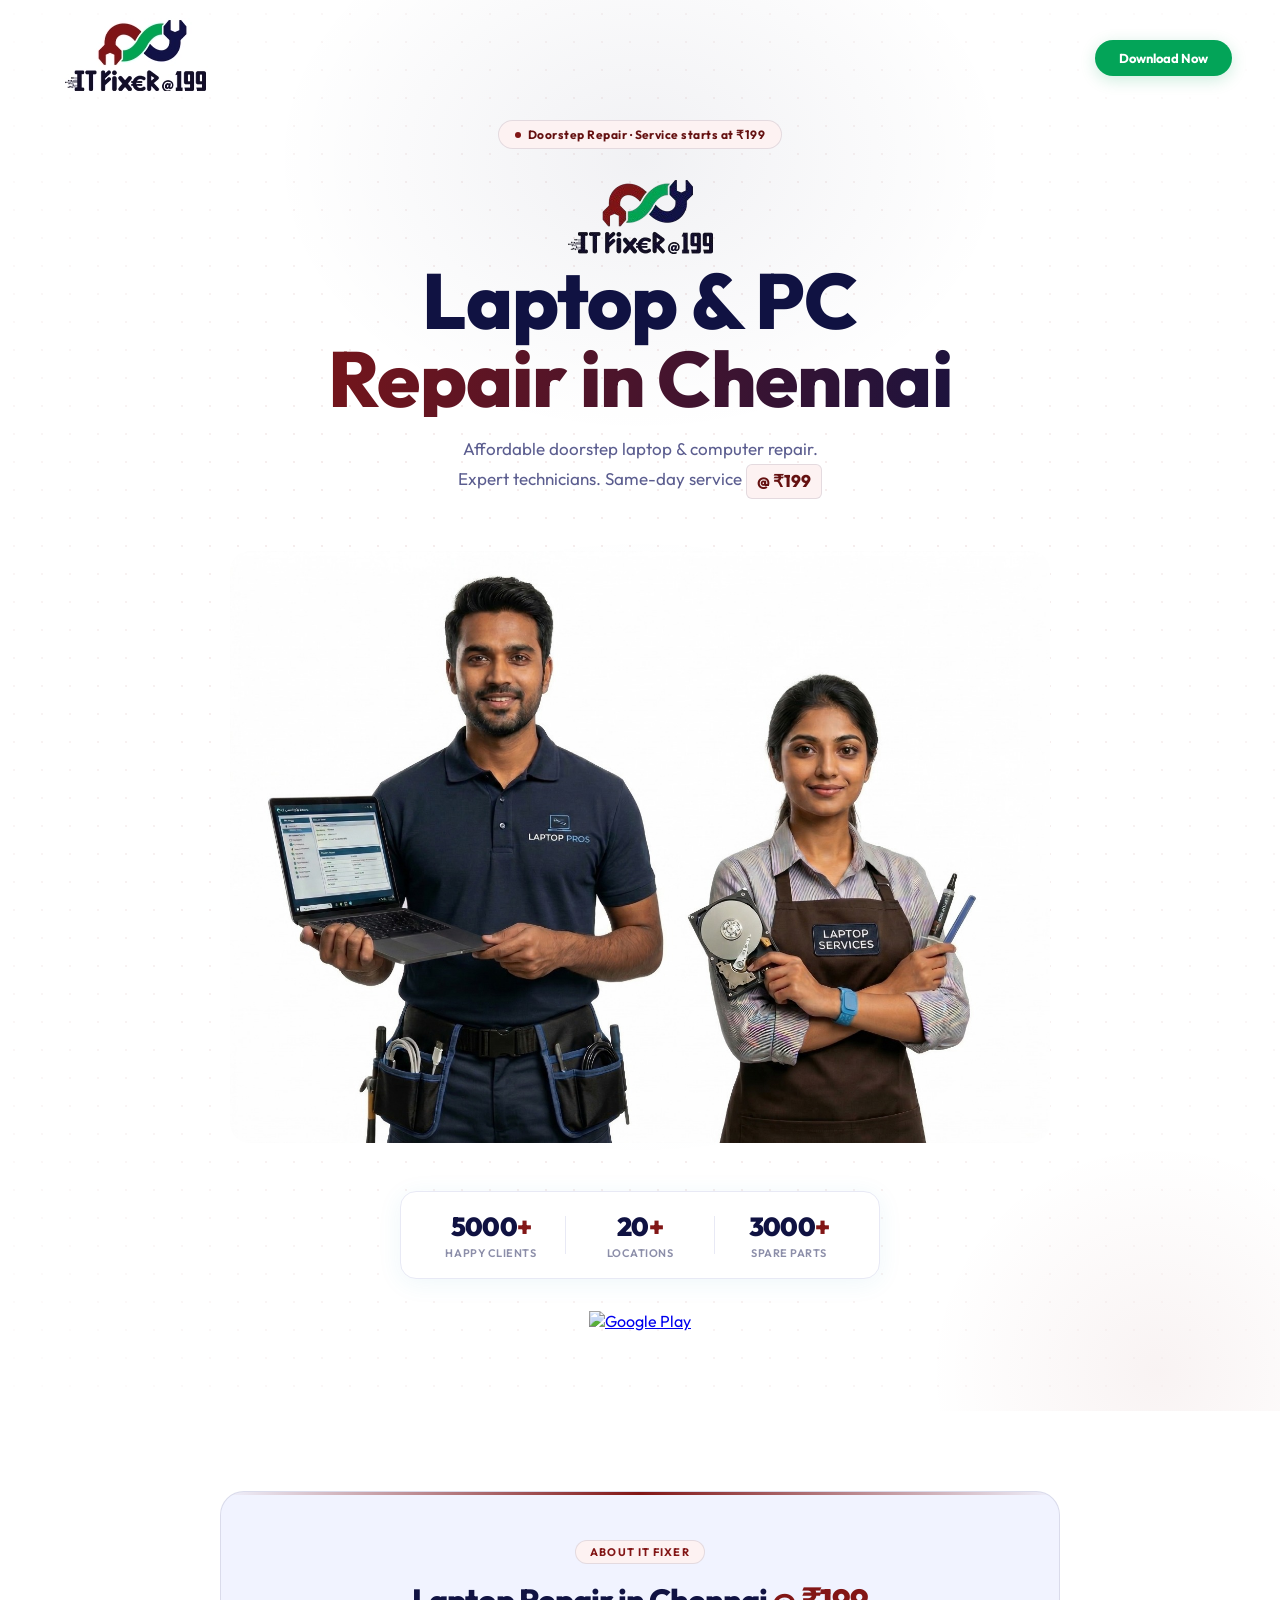
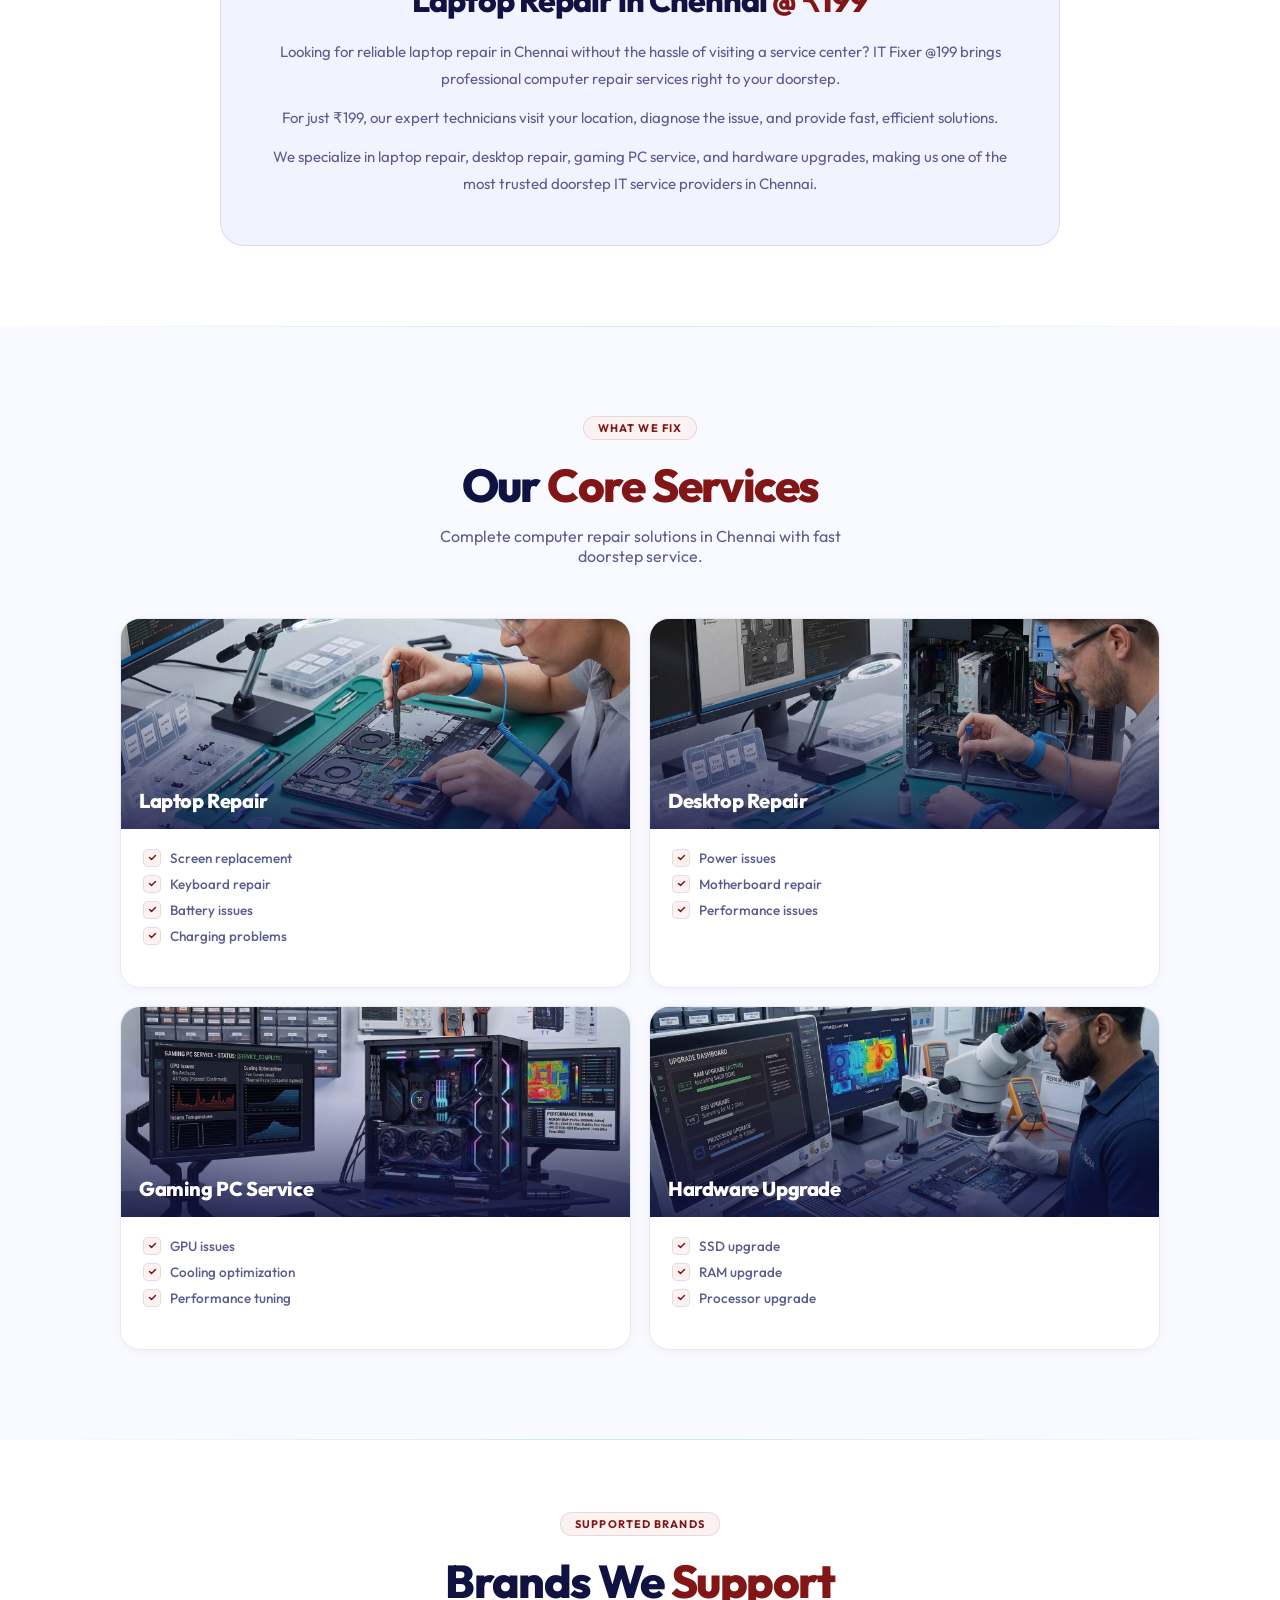
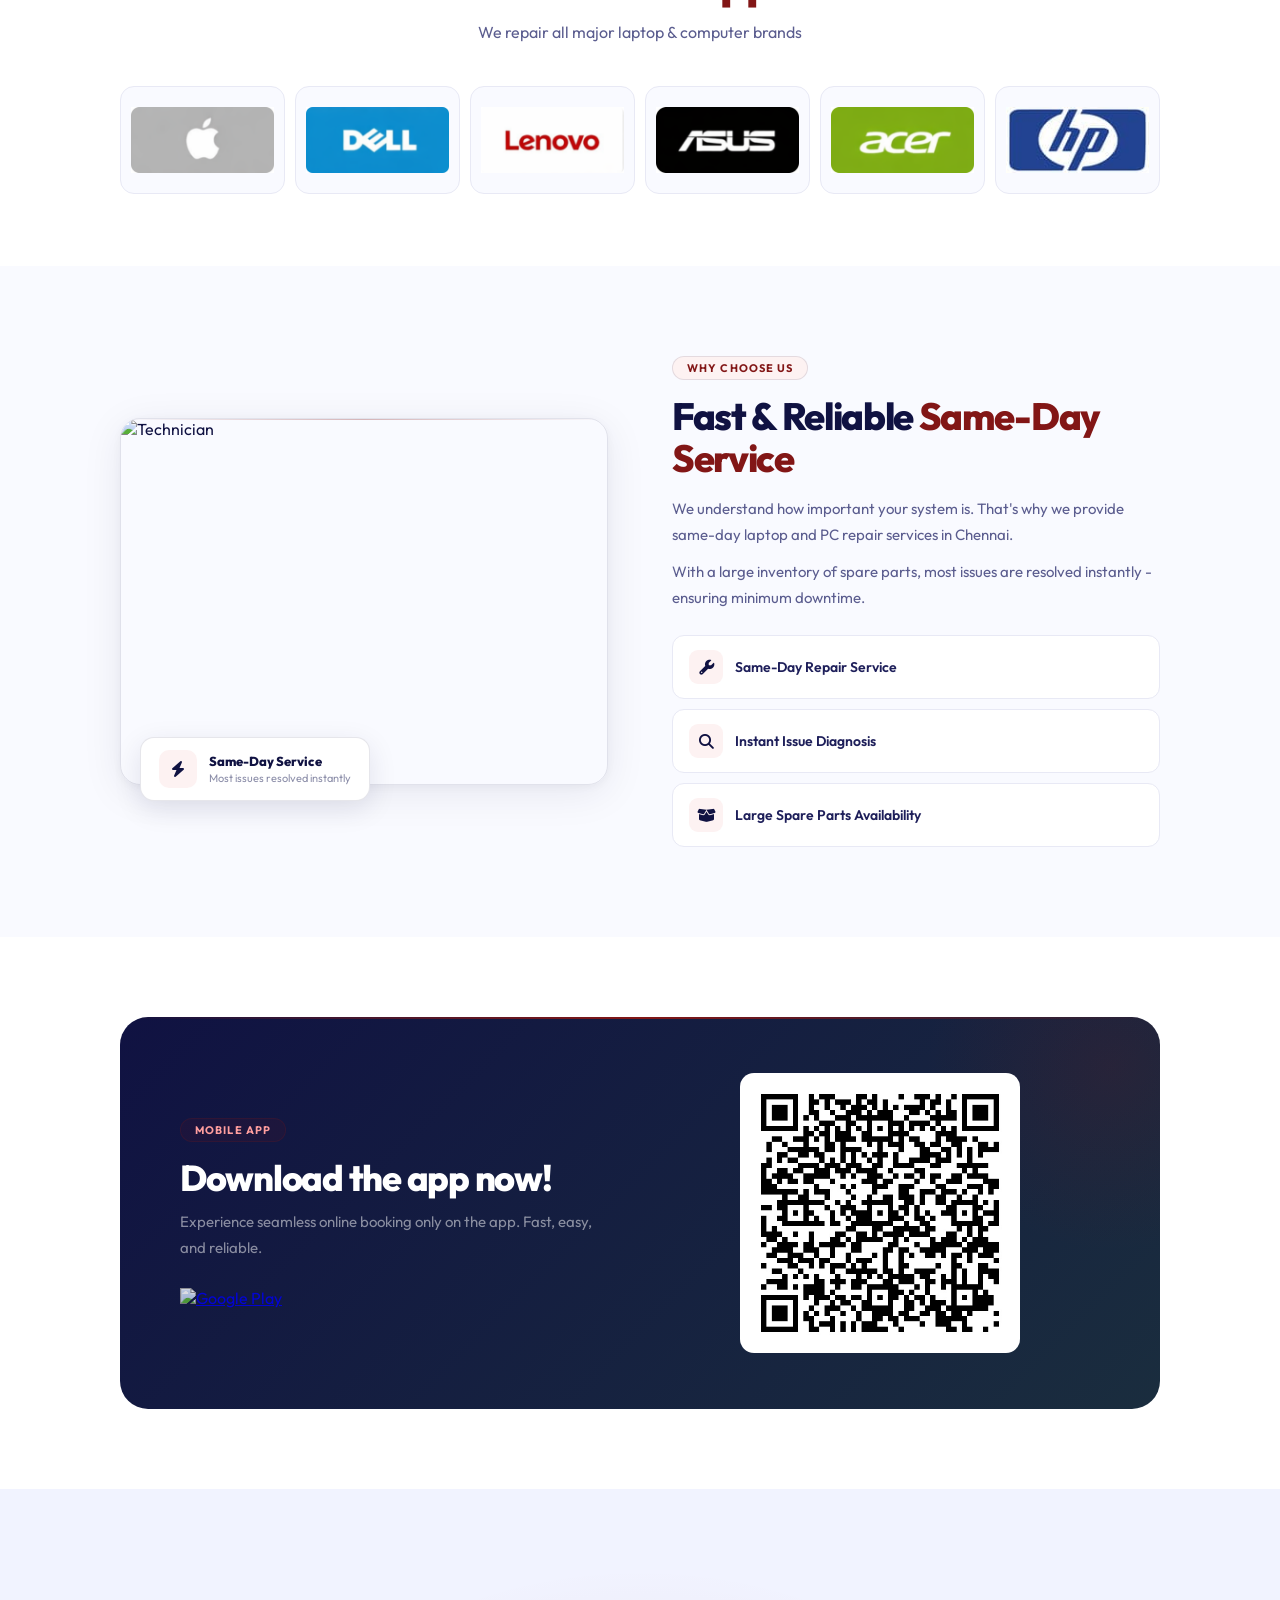
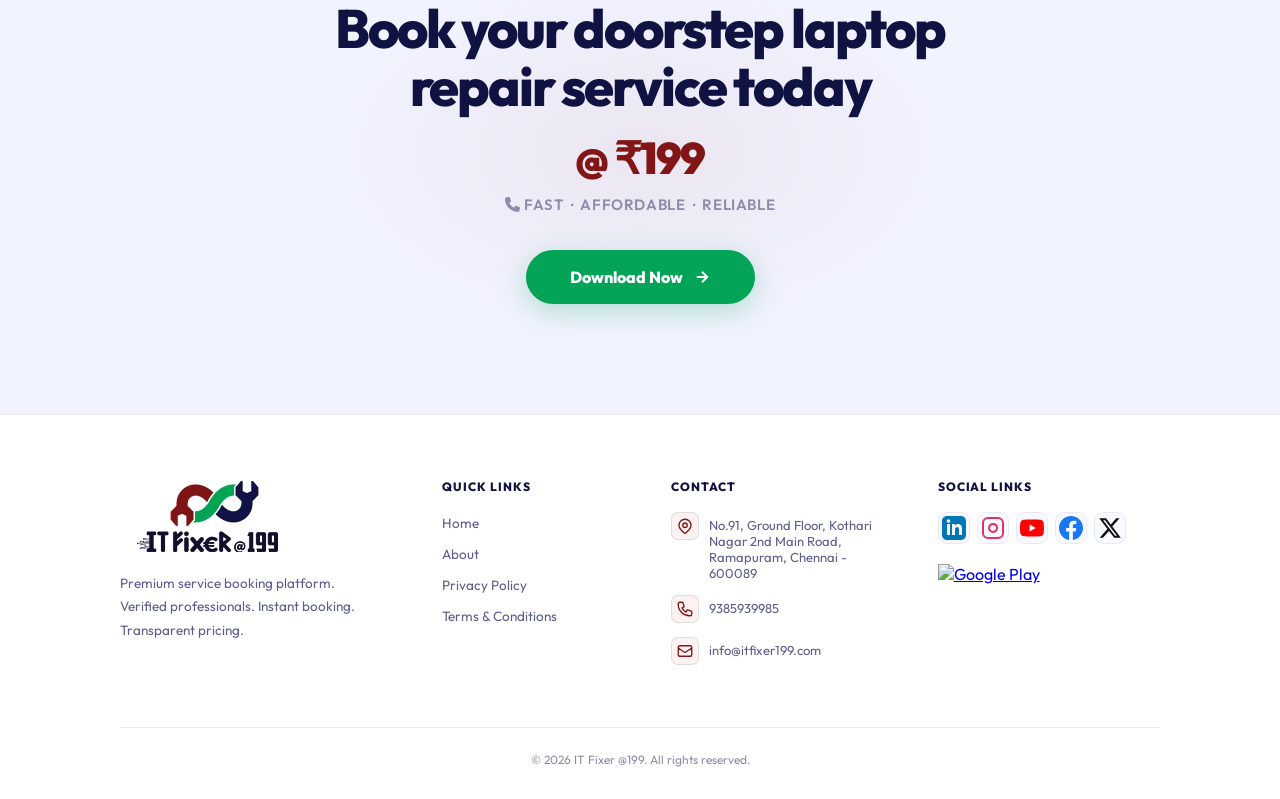
==== index.html @ 2de0d832 "Initial commit" ====
<!DOCTYPE html>
<html lang="en">

<head>
  <meta charset="UTF-8" />
  <meta name="viewport" content="width=device-width, initial-scale=1.0" />
  <title>IT Fixer - Laptop & PC Repair in Chennai @ ₹199</title>
  <link rel="preconnect" href="https://fonts.googleapis.com">
  <link rel="preconnect" href="https://fonts.gstatic.com" crossorigin>
  <link href="https://fonts.googleapis.com/css2?family=Outfit:wght@300;400;500;600;700;800;900&display=swap"
    rel="stylesheet">
  <link rel="stylesheet" href="index.css">
  <link rel="stylesheet" href="https://cdnjs.cloudflare.com/ajax/libs/font-awesome/6.5.1/css/all.min.css">
  <link rel="icon" href="assets/favicon.ico">
</head>

<body>

  <nav id="nav">
    <a href="index.html">
      <img src="assets/logo.webp" alt="IT Fixer" class="h-14 md:h-16 w-auto object-contain ">
    </a>
    <div class="nr">
      <!-- <a href="tel:+911234567890" class="ncall">Call Now</a> -->
      <a href="https://play.google.com/store/apps/details?id=in.itfixer199.app" target="_blank"
        rel="noopener noreferrer" class="nbtn">
        Download Now
      </a>
    </div>
  </nav>

  <section class="hero">
    <div class="hdots"></div>
    <div class="hblob"></div>
    <div class="hblob2"></div>
    <div class="hi">
      <div class="hbadge"><span class="bdot"></span>Doorstep Repair · Service starts at ₹199</div>
      <div><img src="assets/removebg-logo.png" alt="IT Fixer" class="h-14 md:h-16 w-auto object-contain "></div>
      <h1 class="h1">Laptop & PC<span class="bl">Repair in Chennai</span></h1>
      <p class="hsub">Affordable doorstep laptop &amp; computer repair.<br>Expert technicians. Same-day service <span
          class="ptag">@ ₹199</span></p>

      <div class="himgw">
        <div class="himggl"></div>
        <div class="himgfr">
          <img src="assets/hero.jpeg" alt="IT Repair">
        </div>
      </div>
      <div class="stats">
        <div class="stat"><span class="sn" id="s1">5000<em>+</em></span><span class="sl">Happy Clients</span></div>
        <div class="ssep"></div>
        <div class="stat"><span class="sn" id="s2">20<em>+</em></span><span class="sl">Locations</span></div>
        <div class="ssep"></div>
        <div class="stat"><span class="sn" id="s3">3000<em>+</em></span><span class="sl">Spare Parts</span></div>
      </div>
      <div class="strow">
        <a href="https://play.google.com/store/apps/details?id=in.itfixer199.app" target="_blank"
          rel="noopener noreferrer"><img
            src="https://upload.wikimedia.org/wikipedia/commons/7/78/Google_Play_Store_badge_EN.svg"
            alt="Google Play"></a>
      </div>
    </div>
    <!-- 
    <div class="scue" onclick="document.getElementById('about').scrollIntoView({behavior:'smooth'})">
      <span>Scroll to explore</span>
      <i class="fa-solid fa-chevron-down"></i>
    </div> 
    -->
  </section>

  <section class="abt" id="about">
    <div class="abtc reveal text-center">
      <span class="chip text-center">About IT Fixer</span>
      <h2>Laptop Repair in Chennai <span>@ ₹199</span></h2>
      <p>Looking for reliable laptop repair in Chennai without the hassle of visiting a service center? IT Fixer @199
        brings professional computer repair services right to your doorstep.</p>
      <p>For just ₹199, our expert technicians visit your location, diagnose the issue, and provide fast, efficient
        solutions.</p>
      <p style="margin-bottom:0">We specialize in laptop repair, desktop repair, gaming PC service, and hardware
        upgrades, making us one of the most trusted doorstep IT service providers in Chennai.</p>
    </div>
  </section>

  <section class="svc" style="margin-top:80px">
    <div class="sh reveal"><span class="chip">What We Fix</span>
      <h2>Our <span>Core Services</span></h2>
      <p>Complete computer repair solutions in Chennai with fast doorstep service.</p>
    </div>
    <div class="sg">
      <div class="sc reveal d1">
        <div class="scimg"><img src="assets/1.jpeg" alt="Laptop"
            onerror="this.src='https://images.unsplash.com/photo-1525547719571-a2d4ac8945e2?auto=format&fit=crop&w=800&q=80'">
          <div class="scov"></div>
          <div class="sclbl">Laptop Repair</div>

        </div>
        <div class="scbd">
          <ul class="scft">
            <li><span class="ck"><svg viewBox="0 0 9 9" fill="none">
                  <path d="M1.5 4.5l2 2 4-4" stroke="var(--red)" stroke-width="1.5" stroke-linecap="round"
                    stroke-linejoin="round" />
                </svg></span>Screen replacement</li>
            <li><span class="ck"><svg viewBox="0 0 9 9" fill="none">
                  <path d="M1.5 4.5l2 2 4-4" stroke="var(--red)" stroke-width="1.5" stroke-linecap="round"
                    stroke-linejoin="round" />
                </svg></span>Keyboard repair</li>
            <li><span class="ck"><svg viewBox="0 0 9 9" fill="none">
                  <path d="M1.5 4.5l2 2 4-4" stroke="var(--red)" stroke-width="1.5" stroke-linecap="round"
                    stroke-linejoin="round" />
                </svg></span>Battery issues</li>
            <li><span class="ck"><svg viewBox="0 0 9 9" fill="none">
                  <path d="M1.5 4.5l2 2 4-4" stroke="var(--red)" stroke-width="1.5" stroke-linecap="round"
                    stroke-linejoin="round" />
                </svg></span>Charging problems</li>
          </ul>
          <!-- 
          <button class="sccta">Book Service <svg width="12" height="12" fill="none" stroke="currentColor"
              stroke-width="2.5" viewBox="0 0 24 24">
              <path d="M5 12h14M12 5l7 7-7 7" />
            </svg></button> 
            -->
        </div>
      </div>
      <div class="sc reveal d2">
        <div class="scimg"><img src="assets/2.jpeg" alt="Desktop"
            onerror="this.src='https://images.unsplash.com/photo-1587202372775-e229f172b9d7?auto=format&fit=crop&w=800&q=80'">
          <div class="scov"></div>
          <div class="sclbl">Desktop Repair</div>

        </div>
        <div class="scbd">
          <ul class="scft">
            <li><span class="ck"><svg viewBox="0 0 9 9" fill="none">
                  <path d="M1.5 4.5l2 2 4-4" stroke="var(--red)" stroke-width="1.5" stroke-linecap="round"
                    stroke-linejoin="round" />
                </svg></span>Power issues</li>
            <li><span class="ck"><svg viewBox="0 0 9 9" fill="none">
                  <path d="M1.5 4.5l2 2 4-4" stroke="var(--red)" stroke-width="1.5" stroke-linecap="round"
                    stroke-linejoin="round" />
                </svg></span>Motherboard repair</li>
            <li><span class="ck"><svg viewBox="0 0 9 9" fill="none">
                  <path d="M1.5 4.5l2 2 4-4" stroke="var(--red)" stroke-width="1.5" stroke-linecap="round"
                    stroke-linejoin="round" />
                </svg></span>Performance issues</li>
          </ul>
          <!-- 
          <button class="sccta">
            Book Service 
            <svg width="12" height="12" fill="none" stroke="currentColor"
              stroke-width="2.5" viewBox="0 0 24 24">
              <path d="M5 12h14M12 5l7 7-7 7" />
            </svg>
          </button> 
          -->
        </div>
      </div>
      <div class="sc reveal d3">
        <div class="scimg"><img src="assets/3.jpeg" alt="Gaming"
            onerror="this.src='https://images.unsplash.com/photo-1587202372616-b43abea06c2a?auto=format&fit=crop&w=800&q=80'">
          <div class="scov"></div>
          <div class="sclbl">Gaming PC Service</div>

        </div>
        <div class="scbd">
          <ul class="scft">
            <li><span class="ck"><svg viewBox="0 0 9 9" fill="none">
                  <path d="M1.5 4.5l2 2 4-4" stroke="var(--red)" stroke-width="1.5" stroke-linecap="round"
                    stroke-linejoin="round" />
                </svg></span>GPU issues</li>
            <li><span class="ck"><svg viewBox="0 0 9 9" fill="none">
                  <path d="M1.5 4.5l2 2 4-4" stroke="var(--red)" stroke-width="1.5" stroke-linecap="round"
                    stroke-linejoin="round" />
                </svg></span>Cooling optimization</li>
            <li><span class="ck"><svg viewBox="0 0 9 9" fill="none">
                  <path d="M1.5 4.5l2 2 4-4" stroke="var(--red)" stroke-width="1.5" stroke-linecap="round"
                    stroke-linejoin="round" />
                </svg></span>Performance tuning</li>
          </ul>
          <!-- 
          <button class="sccta">
            Book Service 
            <svg width="12" height="12" fill="none" stroke="currentColor"
              stroke-width="2.5" viewBox="0 0 24 24">
              <path d="M5 12h14M12 5l7 7-7 7" />
            </svg>
          </button> 
            -->
        </div>
      </div>
      <div class="sc reveal d4">
        <div class="scimg"><img src="assets/4.jpeg" alt="Hardware"
            onerror="this.src='https://images.unsplash.com/photo-1591488320449-011701bb6704?auto=format&fit=crop&w=800&q=80'">
          <div class="scov"></div>
          <div class="sclbl">Hardware Upgrade</div>

        </div>
        <div class="scbd">
          <ul class="scft">
            <li><span class="ck"><svg viewBox="0 0 9 9" fill="none">
                  <path d="M1.5 4.5l2 2 4-4" stroke="var(--red)" stroke-width="1.5" stroke-linecap="round"
                    stroke-linejoin="round" />
                </svg></span>SSD upgrade</li>
            <li><span class="ck"><svg viewBox="0 0 9 9" fill="none">
                  <path d="M1.5 4.5l2 2 4-4" stroke="var(--red)" stroke-width="1.5" stroke-linecap="round"
                    stroke-linejoin="round" />
                </svg></span>RAM upgrade</li>
            <li><span class="ck"><svg viewBox="0 0 9 9" fill="none">
                  <path d="M1.5 4.5l2 2 4-4" stroke="var(--red)" stroke-width="1.5" stroke-linecap="round"
                    stroke-linejoin="round" />
                </svg></span>Processor upgrade</li>
          </ul>
          <!-- 
          <button class="sccta">
            Book Service 
            <svg width="12" height="12" fill="none" stroke="currentColor"
              stroke-width="2.5" viewBox="0 0 24 24">
              <path d="M5 12h14M12 5l7 7-7 7" />
            </svg>
          </button> 
            -->
        </div>
      </div>
    </div>
  </section>

  <section class="brd">
    <div class="sh reveal" style="max-width:1040px;margin:0 auto 44px"><span class="chip">Supported Brands</span>
      <h2>Brands We <span>Support</span></h2>
      <p>We repair all major laptop &amp; computer brands</p>
    </div>
    <div class="bgr">
      <div class="bi reveal d1"><img src="assets/brand/1.png" alt="Apple"
          onerror="this.parentElement.innerHTML='<span style=\'font-weight:800;font-size:16px;color:#2c3e50\'>Apple</span>'">
      </div>
      <div class="bi reveal d2"><img src="assets/brand/2.png" alt="Lenovo"
          onerror="this.parentElement.innerHTML='<span style=\'font-weight:800;font-size:16px;color:#2c3e50\'>Lenovo</span>'">
      </div>
      <div class="bi reveal d3"><img src="assets/brand/3.png" alt="ASUS"
          onerror="this.parentElement.innerHTML='<span style=\'font-weight:800;font-size:16px;color:#2c3e50\'>ASUS</span>'">
      </div>
      <div class="bi reveal d4"><img src="assets/brand/4.png" alt="HP"
          onerror="this.parentElement.innerHTML='<span style=\'font-weight:800;font-size:16px;color:#2c3e50\'>HP</span>'">
      </div>
      <div class="bi reveal d1"><img src="assets/brand/5.png" alt="Acer"
          onerror="this.parentElement.innerHTML='<span style=\'font-weight:800;font-size:16px;color:#2c3e50\'>Acer</span>'">
      </div>
      <div class="bi reveal d2"><img src="assets/brand/6.jpg" alt="Dell"
          onerror="this.parentElement.innerHTML='<span style=\'font-weight:800;font-size:16px;color:#2c3e50\'>Dell</span>'">
      </div>
    </div>
  </section>

  <section class="sd">
    <div class="sdin">
      <div class="sdic rl">
        <div class="sdfr"><img
            src="https://images.unsplash.com/photo-1581092921461-eab62e97a780?auto=format&fit=crop&w=900&q=80"
            alt="Technician"></div>
        <div class="sdfl">
          <div class="sdfli"><i class="fa-solid fa-bolt"></i></div>
          <div>
            <div class="sdflnm">Same-Day Service</div>
            <div class="sdflsb">Most issues resolved instantly</div>
          </div>
        </div>
      </div>
      <div class="sdtx rr">
        <span class="chip">Why Choose Us</span>
        <h2>Fast &amp; Reliable <span>Same-Day Service</span></h2>
        <p>We understand how important your system is. That's why we provide same-day laptop and PC repair services in
          Chennai.</p>
        <p>With a large inventory of spare parts, most issues are resolved instantly - ensuring minimum downtime.</p>
        <div class="fl">
          <div class="fi">
            <div class="fii"><i class="fa-solid fa-wrench"></i></div><span>Same-Day Repair Service</span>
          </div>
          <div class="fi">
            <div class="fii"><i class="fa-solid fa-magnifying-glass"></i></div><span>Instant Issue Diagnosis</span>
          </div>
          <div class="fi">
            <div class="fii"><i class="fa-solid fa-box-open"></i></div><span>Large Spare Parts Availability</span>
          </div>
        </div>
      </div>
    </div>
  </section>

  <section class="app">
    <div class="appc reveal">
      <div class="apptx">
        <span class="chip" style="background:rgba(130,22,22,.1);border-color:rgba(130,22,22,.2);color:#ff9e9e">Mobile
          App</span>
        <h2>Download the app now!</h2>
        <p>Experience seamless online booking only on the app. Fast, easy, and reliable.</p>
        <div class="appst">
          <a href="https://play.google.com/store/apps/details?id=in.itfixer199.app" target="_blank"
            rel="noopener noreferrer"><img
              src="https://upload.wikimedia.org/wikipedia/commons/7/78/Google_Play_Store_badge_EN.svg"
              alt="Google Play"></a>
        </div>
      </div>
      <div class="appvs">
        <img src="assets/scan.jpeg" alt="App" class="appph">

      </div>
    </div>
  </section>

  <section class="cta">
    <div class="ctain reveal">
      <h2><!--<i class="fa-solid fa-laptop"></i>--> Book your doorstep laptop repair service today</h2>
      <span class="ctapr">@ ₹199</span>
      <p><i class="fa-solid fa-phone"></i> FAST &nbsp;·&nbsp; AFFORDABLE &nbsp;·&nbsp; RELIABLE</p>
      <a href="https://play.google.com/store/apps/details?id=in.itfixer199.app" target="_blank"
        rel="noopener noreferrer" class="ctabtn">Download Now <svg width="18" height="18" fill="none"
          stroke="currentColor" stroke-width="2.5" viewBox="0 0 24 24">
          <path d="M5 12h14M12 5l7 7-7 7" />
        </svg></a>
    </div>
  </section>

  <footer>
    <div class="fin">
      <div class="fg">
        <div class="fb">
          <img src="assets/logo.webp" alt="IT Fixer"
            onerror="this.style.display='none';this.parentElement.insertAdjacentHTML('afterbegin','<div class=\'fb-t\'>IT<span> Fixer</span></div>')">
          <p>Premium service booking platform.<br>Verified professionals. Instant booking.<br>Transparent pricing.</p>
        </div>
        <div class="fc">
          <h4>Quick Links</h4>
          <ul>
            <li><a href="index.html">Home</a></li>
            <li><a href="about.html">About</a></li>
            <li><a href="privacy-policy.html">Privacy Policy</a></li>
            <li><a href="terms-and-conditions.html">Terms &amp; Conditions</a></li>
          </ul>
        </div>
        <div class="fc">
          <h4>Contact</h4>
          <div class="fci">
            <div class="fcii"><svg fill="none" stroke="currentColor" viewBox="0 0 24 24">
                <path stroke-linecap="round" stroke-linejoin="round" stroke-width="1.8"
                  d="M17.657 16.657L13.414 20.9a2 2 0 01-2.827 0l-4.244-4.243a8 8 0 1111.314 0z" />
                <path stroke-linecap="round" stroke-linejoin="round" stroke-width="1.8"
                  d="M15 11a3 3 0 11-6 0 3 3 0 016 0z" />
              </svg></div><span class="fcit">No.91, Ground Floor, Kothari Nagar
              2nd Main Road, Ramapuram,
              Chennai - 600089</span>
          </div>
          <div class="fci">
            <div class="fcii"><svg fill="none" stroke="currentColor" viewBox="0 0 24 24">
                <path stroke-linecap="round" stroke-linejoin="round" stroke-width="1.8"
                  d="M3 5a2 2 0 012-2h3.28a1 1 0 01.948.684l1.498 4.493a1 1 0 01-.502 1.21l-2.257 1.13a11.042 11.042 0 005.516 5.516l1.13-2.257a1 1 0 011.21-.502l4.493 1.498a1 1 0 01.684.949V19a2 2 0 01-2 2h-1C9.716 21 3 14.284 3 6V5z" />
              </svg></div><span class="fcit">9385939985</span>
          </div>
          <div class="fci">
            <div class="fcii"><svg fill="none" stroke="currentColor" viewBox="0 0 24 24">
                <path stroke-linecap="round" stroke-linejoin="round" stroke-width="1.8"
                  d="M3 8l7.89 5.26a2 2 0 002.22 0L21 8M5 19h14a2 2 0 002-2V7a2 2 0 00-2-2H5a2 2 0 00-2 2v10a2 2 0 002 2z" />
              </svg></div><span class="fcit">info@itfixer199.com</span>
          </div>
        </div>
        <div class="fc">
          <h4>Social Links</h4>
          <div class="fsoc">
            <a href="https://www.linkedin.com/in/itfixerat199/" class="sb2"><svg fill="#0077b5" viewBox="0 0 24 24">
                <path
                  d="M19 0h-14c-2.761 0-5 2.239-5 5v14c0 2.761 2.239 5 5 5h14c2.762 0 5-2.239 5-5v-14c0-2.761-2.238-5-5-5zm-11 19h-3v-11h3v11zm-1.5-12.268c-.966 0-1.75-.79-1.75-1.764s.784-1.764 1.75-1.764 1.75.79 1.75 1.764-.783 1.764-1.75 1.764zm13.5 12.268h-3v-5.604c0-3.368-4-3.113-4 0v5.604h-3v-11h3v1.765c1.396-2.586 7-2.777 7 2.476v6.759z" />
              </svg></a>
            <a href="https://www.instagram.com/it.fixerat_199" class="sb2"><svg fill="none" stroke="#e1306c"
                stroke-width="2" viewBox="0 0 24 24">
                <rect x="2" y="2" width="20" height="20" rx="5" />
                <path d="M16 11.37A4 4 0 1112.63 8 4 4 0 0116 11.37z" />
                <line x1="17.5" y1="6.5" x2="17.51" y2="6.5" />
              </svg></a>
            <a href="www.youtube.com/@Itfixerat199" class="sb2"><svg fill="#ff0000" viewBox="0 0 24 24">
                <path
                  d="M23.498 6.186a3.016 3.016 0 0 0-2.122-2.136C19.505 3.545 12 3.545 12 3.545s-7.505 0-9.377.505A3.017 3.017 0 0 0 .502 6.186C0 8.07 0 12 0 12s0 3.93.502 5.814a3.016 3.016 0 0 0 2.122 2.136c1.871.505 9.376.505 9.376.505s7.505 0 9.377-.505a3.015 3.015 0 0 0 2.122-2.136C24 15.93 24 12 24 12s0-3.93-.502-5.814zM9.545 15.568V8.432L15.818 12l-6.273 3.568z" />
              </svg></a>
            <a href="https://www.facebook.com/itfixerat199" class="sb2"><svg fill="#1877f2" viewBox="0 0 24 24">
                <path
                  d="M24 12.073c0-6.627-5.373-12-12-12s-12 5.373-12 12c0 5.99 4.388 10.954 10.125 11.854v-8.385H7.078v-3.47h3.047V9.43c0-3.007 1.792-4.669 4.533-4.669 1.312 0 2.686.235 2.686.235v2.953H15.83c-1.491 0-1.956.925-1.956 1.874v2.25h3.328l-.532 3.47h-2.796v8.385C19.612 23.027 24 18.062 24 12.073z" />
              </svg></a>
            <a href="https://twitter.com/itfixerat199" class="sb2"><svg fill="#111" viewBox="0 0 24 24">
                <path
                  d="M18.244 2.25h3.308l-7.227 8.26 8.502 11.24H16.17l-5.214-6.817L4.99 21.75H1.68l7.73-8.835L1.254 2.25H8.08l4.713 6.231zm-1.161 17.52h1.833L7.084 4.126H5.117z" />
              </svg></a>
          </div>
          <div class="fapps">

            <a href="https://play.google.com/store/apps/details?id=in.itfixer199.app"><img
                src="https://upload.wikimedia.org/wikipedia/commons/7/78/Google_Play_Store_badge_EN.svg"
                alt="Google Play"></a>
          </div>
        </div>
      </div>
      <div class="fbot">
        <p>© 2026 IT Fixer @199. All rights reserved.</p>
      </div>
    </div>
  </footer>

  <script>
    window.addEventListener('scroll', () => {
      document.getElementById('nav').classList.toggle('stuck', scrollY > 60);
      const scue = document.querySelector('.scue');
      if (scue) scue.classList.toggle('hide', scrollY > 80);
    });
    const obs = new IntersectionObserver(e => { e.forEach(x => { if (x.isIntersecting) { x.target.classList.add('on'); obs.unobserve(x.target) } }) }, { threshold: .1 });
    document.querySelectorAll('.reveal,.rl,.rr').forEach(el => obs.observe(el));
    function count(id, target, dur = 1600) {
      const el = document.getElementById(id); if (!el) return;
      const sfx = el.querySelector('em').outerHTML; let s = null;
      (function step(ts) { if (!s) s = ts; const p = Math.min((ts - s) / dur, 1), e = 1 - Math.pow(1 - p, 3); el.innerHTML = Math.floor(e * target) + sfx; if (p < 1) requestAnimationFrame(step) })(performance.now());
    }
    const so = new IntersectionObserver(e => { if (e[0].isIntersecting) { count('s1', 5000); count('s2', 20); count('s3', 3000); so.disconnect() } }, { threshold: .5 });
    const sb = document.querySelector('.stats'); if (sb) so.observe(sb);
  </script>
</body>

</html>
---- index.css ----
:root {
    --red: #821616;
    --green: #03a458;
    --navy: #101242;

    --blue: var(--red);
    --blue-dk: #651111;
    --blue-lt: #fdf2f2;
    --blue-md: #fbe5e5;

    --ink: var(--navy);
    --ink2: #1e1f5a;
    --muted: #5b5d8f;
    --muted2: #8c8ea9;

    --bd: #e8e9f5;
    --bd2: rgba(16, 18, 66, 0.1);

    --bg: #fff;
    --bg2: #f9faff;
    --bg3: #f1f3ff;

    --f: 'Outfit', sans-serif;
    --ease: cubic-bezier(0.22, 1, 0.36, 1)
}

.text-center {
    text-align: center !important;
}

*,
*::before,
*::after {
    box-sizing: border-box;
    margin: 0;
    padding: 0
}

html {
    scroll-behavior: smooth
}

body {
    font-family: var(--f);
    background: var(--bg);
    color: var(--ink);
    overflow-x: hidden
}

#nav {
    position: fixed;
    top: 0;
    left: 0;
    right: 0;
    z-index: 1000;
    display: flex;
    align-items: center;
    justify-content: space-between;
    padding: 18px 48px;
    transition: all .35s var(--ease)
}

#nav.stuck {
    background: rgba(255, 255, 255, .92);
    backdrop-filter: blur(20px);
    border-bottom: 1px solid var(--bd);
    box-shadow: 0 2px 20px rgba(16, 18, 66, 0.05);
    padding: 12px 48px
}

.nl img {
    height: 50px;
    width: auto;
    object-fit: contain
}

.nl-t {
    font-size: 20px;
    font-weight: 800;
    color: var(--ink)
}

.nl-t span {
    color: var(--blue)
}

.nr {
    display: flex;
    align-items: center;
    gap: 12px
}

.ncall {
    font-size: 14px;
    font-weight: 600;
    color: var(--muted);
    text-decoration: none;
    transition: color .2s
}

.ncall:hover {
    color: var(--blue)
}

.nbtn {
    display: inline-flex;
    align-items: center;
    justify-content: center;
    background: var(--green);
    color: #fff;
    border: none;
    border-radius: 50px;
    padding: 10px 24px;
    font-family: var(--f);
    font-size: 13px;
    font-weight: 700;
    cursor: pointer;
    transition: all .25s;
    box-shadow: 0 4px 16px rgba(3, 164, 88, 0.2);
    animation: pnav 2.5s ease-in-out infinite;
    text-decoration: none
}

.nbtn:hover {
    background: #028a4a;
    transform: translateY(-1px);
    box-shadow: 0 6px 20px rgba(3, 164, 88, 0.3)
}

@keyframes pnav {

    0%,
    100% {
        box-shadow: 0 4px 16px rgba(130, 22, 22, 0.15)
    }

    50% {
        box-shadow: 0 4px 22px rgba(130, 22, 22, 0.3)
    }
}

.hero {
    min-height: 100vh;
    display: flex;
    align-items: center;
    justify-content: center;
    position: relative;
    overflow: hidden;
    background: var(--bg);
    padding: 120px 24px 80px
}

.hdots {
    position: absolute;
    inset: 0;
    background-image: radial-gradient(circle, rgba(130, 22, 22, 0.08) 1.5px, transparent 1.5px);
    background-size: 28px 28px;
    mask-image: radial-gradient(ellipse 75% 75% at 50% 50%, black 40%, transparent 100%);
    pointer-events: none
}

.hblob {
    position: absolute;
    top: -10%;
    left: 50%;
    transform: translateX(-50%);
    width: 800px;
    height: 600px;
    background: radial-gradient(ellipse, rgba(16, 18, 66, 0.06) 0%, transparent 65%);
    pointer-events: none
}

.hblob2 {
    position: absolute;
    bottom: -15%;
    right: -10%;
    width: 500px;
    height: 500px;
    background: radial-gradient(circle, rgba(130, 22, 22, 0.05) 0%, transparent 65%);
    pointer-events: none
}

.hi {
    position: relative;
    z-index: 2;
    text-align: center;
    max-width: 820px;
    margin: 0 auto
}

.hbadge {
    display: inline-flex;
    align-items: center;
    gap: 7px;
    background: var(--blue-lt);
    border: 1px solid var(--bd2);
    border-radius: 50px;
    padding: 6px 16px;
    font-size: 12px;
    font-weight: 700;
    color: var(--blue-dk);
    letter-spacing: .04em;
    margin-bottom: 28px;
    animation: fup .6s var(--ease) both
}

.bdot {
    width: 6px;
    height: 6px;
    border-radius: 50%;
    background: var(--blue);
    animation: blink 2s ease-in-out infinite
}

@keyframes blink {

    0%,
    100% {
        opacity: 1
    }

    50% {
        opacity: .35
    }
}

.hlogo {
    animation: fup .6s .08s var(--ease) both
}

.hlogo img {
    height: 62px;
    width: auto;
    margin: 0 auto 24px;
    display: block
}

.h1 {
    font-size: clamp(42px, 7vw, 78px);
    font-weight: 800;
    line-height: 1.0;
    letter-spacing: -.01em;
    color: var(--ink);
    animation: fup .7s .14s var(--ease) both
}

.h1 .bl {
    display: block;
    background: linear-gradient(100deg, var(--red) 0%, #101242 50%, var(--red) 100%);
    -webkit-background-clip: text;
    -webkit-text-fill-color: transparent;
    background-clip: text;
    background-size: 200%;
    animation: fup .7s .14s var(--ease) both, shimmer 5s linear 1.2s infinite
}

@keyframes shimmer {
    0% {
        background-position: 0%
    }

    100% {
        background-position: 200%
    }
}

.hsub {
    font-size: 17px;
    font-weight: 400;
    color: var(--muted);
    margin-top: 18px;
    line-height: 1.7;
    animation: fup .7s .22s var(--ease) both
}

.ptag {
    display: inline-block;
    font-weight: 800;
    font-size: 17px;
    color: var(--blue-dk);
    background: var(--blue-lt);
    border: 1px solid var(--bd2);
    border-radius: 6px;
    padding: 2px 10px;
    vertical-align: middle
}

.hctas {
    display: flex;
    justify-content: center;
    align-items: center;
    gap: 12px;
    flex-wrap: wrap;
    margin-top: 32px;
    animation: fup .7s .3s var(--ease) both
}

.bmain {
    display: inline-flex;
    align-items: center;
    gap: 9px;
    background: var(--green);
    color: #fff;
    border: none;
    border-radius: 50px;
    padding: 14px 32px;
    font-family: var(--f);
    font-size: 15px;
    font-weight: 700;
    cursor: pointer;
    transition: all .25s;
    box-shadow: 0 6px 22px rgba(3, 164, 88, 0.25)
}

.bmain:hover {
    background: #028a4a;
    transform: translateY(-2px);
    box-shadow: 0 10px 30px rgba(3, 164, 88, 0.35)
}

.bout {
    display: inline-flex;
    align-items: center;
    gap: 8px;
    background: transparent;
    color: var(--ink2);
    border: 1.5px solid var(--bd);
    border-radius: 50px;
    padding: 13px 26px;
    font-family: var(--f);
    font-size: 14px;
    font-weight: 600;
    cursor: pointer;
    transition: all .25s
}

.bout:hover {
    border-color: var(--blue);
    color: var(--blue);
    background: var(--blue-lt)
}

.himgw {
    position: relative;
    margin: 52px auto 0;
    max-width: 900px;
    animation: fup .8s .38s var(--ease) both
}

.himggl {
    position: absolute;
    inset: -40px;
    background: radial-gradient(ellipse at center, rgba(37, 150, 190, .1) 0%, transparent 65%);
    pointer-events: none
}

.himgfr {
    position: relative;
    border-radius: 20px;
    overflow: hidden;
    /* border: 1px solid rgba(37, 150, 190, .15); */
    /* box-shadow: 0 20px 60px rgba(37, 150, 190, .12), 0 40px 80px rgba(0, 0, 0, .06) */
}

.himgfr::before {
    content: '';
    position: absolute;
    top: 0;
    left: 0;
    right: 0;
    height: 1px;
    /* background: linear-gradient(90deg, transparent, rgba(37, 150, 190, .5), transparent); */
    z-index: 3
}

.himgfr img {
    width: 100%;
    display: block;
    transition: transform .7s var(--ease)
}

.himgfr:hover img {
    transform: scale(1.015)
}

.stats {
    display: flex;
    align-items: center;
    justify-content: center;
    margin: 48px auto 0;
    background: var(--bg);
    border: 1px solid var(--bd);
    border-radius: 16px;
    padding: 18px 36px;
    max-width: 480px;
    box-shadow: 0 4px 24px rgba(37, 150, 190, .08);
    animation: fup .8s .46s var(--ease) both
}

.stat {
    text-align: center;
    flex: 1
}

.sn {
    font-size: 26px;
    font-weight: 900;
    color: var(--ink);
    display: block;
    letter-spacing: -.03em
}

.sn em {
    color: var(--blue);
    font-style: normal
}

.sl {
    font-size: 11px;
    color: var(--muted2);
    font-weight: 600;
    letter-spacing: .05em;
    text-transform: uppercase;
    margin-top: 3px;
    display: block
}

.ssep {
    width: 1px;
    height: 38px;
    background: var(--bd);
    flex-shrink: 0;
    margin: 0 20px
}

.strow {
    display: flex;
    justify-content: center;
    gap: 10px;
    flex-wrap: wrap;
    margin-top: 32px;
    animation: fup .8s .52s var(--ease) both
}

.sbtn {
    display: inline-flex;
    align-items: center;
    gap: 9px;
    background: var(--ink);
    color: #fff;
    border: none;
    border-radius: 12px;
    padding: 10px 18px;
    font-family: var(--f);
    cursor: pointer;
    transition: all .25s;
    box-shadow: 0 4px 14px rgba(0, 0, 0, .15)
}

.sbtn:hover {
    background: #1e2d3d;
    transform: translateY(-2px);
    box-shadow: 0 8px 22px rgba(0, 0, 0, .2)
}

.stop {
    font-size: 9px;
    color: rgba(255, 255, 255, .55);
    font-weight: 600;
    letter-spacing: .07em;
    display: block
}

.smain {
    font-size: 13px;
    font-weight: 800;
    display: block
}

.scue {
    position: absolute;
    top: 88vh;
    transform: translate(-50%, -100%);
    display: flex;
    flex-direction: column;
    align-items: center;
    gap: 8px;
    color: var(--muted2);
    font-size: 14px;
    font-weight: 600;
    letter-spacing: .05em;
    cursor: pointer;
    z-index: 10;
    transition: color .2s, transform .2s ease, opacity .4s ease, visibility .4s ease;
    animation: fup .9s .5s var(--ease) both
}

.scue.hide {
    opacity: 0;
    visibility: hidden;
    pointer-events: none
}

.scue:hover {
    color: var(--blue)
}

.scue i {
    font-size: 18px;
    animation: sbounce 2s infinite ease-in-out
}

@keyframes sbounce {

    0%,
    20%,
    50%,
    80%,
    100% {
        transform: translateY(0)
    }

    40% {
        transform: translateY(6px)
    }

    60% {
        transform: translateY(3px)
    }
}

@keyframes fup {
    from {
        opacity: 0;
        transform: translateY(24px)
    }

    to {
        opacity: 1;
        transform: translateY(0)
    }
}

/* About */
.abt {
    padding: 80px 24px 0
}

.abtc {
    max-width: 840px;
    margin: 0 auto;
    background: var(--bg3);
    border: 1px solid var(--bd2);
    border-radius: 24px;
    padding: 48px 52px;
    position: relative;
    overflow: hidden
}

.abtc::before {
    content: '';
    position: absolute;
    top: 0;
    left: 0;
    right: 0;
    height: 3px;
    background: linear-gradient(90deg, transparent, var(--blue), transparent)
}

.chip {
    display: inline-block;
    font-size: 11px;
    font-weight: 700;
    letter-spacing: .1em;
    text-transform: uppercase;
    color: var(--blue);
    text-align: center !important;
    background: var(--blue-lt);
    border: 1px solid var(--bd2);
    border-radius: 50px;
    padding: 4px 14px;
    margin-bottom: 16px
}

.abtc h2 {
    font-size: clamp(22px, 2.8vw, 32px);
    font-weight: 800;
    color: var(--ink);
    letter-spacing: -.03em;
    text-align: center !important;
    margin-bottom: 18px
}

.abtc h2 span {
    color: var(--blue)
}

.abtc p {
    font-size: 15px;
    line-height: 1.8;
    color: var(--muted);
    margin-bottom: 12px
}

/* Section head */
.sh {
    text-align: center;
    margin-bottom: 52px
}

.sh h2 {
    font-size: clamp(28px, 4vw, 46px);
    font-weight: 800;
    color: var(--ink);
    letter-spacing: -.035em;
    margin-bottom: 12px
}

.sh h2 span {
    color: var(--blue)
}

.sh p {
    font-size: 16px;
    color: var(--muted);
    max-width: 440px;
    margin: 0 auto
}

/* Services */
.svc {
    padding: 90px 24px;
    background: var(--bg2);
    position: relative
}

.svc::before,
.svc::after {
    content: '';
    position: absolute;
    left: 0;
    right: 0;
    height: 1px;
    background: linear-gradient(90deg, transparent, rgba(37, 150, 190, .2), transparent)
}

.svc::before {
    top: 0
}

.svc::after {
    bottom: 0
}

.sg {
    max-width: 1040px;
    margin: 0 auto;
    display: grid;
    grid-template-columns: repeat(2, 1fr);
    gap: 18px
}

.sc {
    background: var(--bg);
    border-radius: 20px;
    overflow: hidden;
    border: 1px solid var(--bd);
    box-shadow: 0 2px 12px rgba(0, 0, 0, .04);
    transition: all .35s var(--ease);
    cursor: pointer
}

.sc:hover {
    transform: translateY(-7px);
    border-color: rgba(130, 22, 22, 0.25);
    box-shadow: 0 16px 48px rgba(16, 18, 66, 0.08), 0 4px 16px rgba(0, 0, 0, .06)
}

.scimg {
    position: relative;
    height: 210px;
    overflow: hidden
}

.scimg img {
    width: 100%;
    height: 100%;
    object-fit: cover;
    transition: transform .55s var(--ease)
}

.sc:hover .scimg img {
    transform: scale(1.06)
}

.scov {
    position: absolute;
    inset: 0;
    background: linear-gradient(to top, rgba(16, 18, 66, .8) 0%, rgba(16, 18, 66, .15) 55%, transparent 100%)
}

.sclbl {
    position: absolute;
    bottom: 16px;
    left: 18px;
    font-size: 20px;
    font-weight: 800;
    color: #fff;
    letter-spacing: -.02em
}

.scico {
    position: absolute;
    top: 14px;
    right: 14px;
    background: rgba(255, 255, 255, .15);
    backdrop-filter: blur(8px);
    border: 1px solid rgba(255, 255, 255, .2);
    border-radius: 10px;
    width: 34px;
    height: 34px;
    display: flex;
    align-items: center;
    justify-content: center;
    font-size: 15px
}

.scbd {
    padding: 20px 22px 24px
}

.scft {
    list-style: none;
    display: flex;
    flex-direction: column;
    gap: 8px;
    margin-bottom: 18px
}

.scft li {
    display: flex;
    align-items: center;
    gap: 9px;
    font-size: 13.5px;
    color: var(--muted);
    font-weight: 500
}

.ck {
    width: 18px;
    height: 18px;
    border-radius: 5px;
    background: var(--blue-lt);
    border: 1px solid var(--bd2);
    display: flex;
    align-items: center;
    justify-content: center;
    flex-shrink: 0
}

.ck svg {
    width: 9px;
    height: 9px
}

.sccta {
    display: inline-flex;
    align-items: center;
    gap: 6px;
    font-size: 13px;
    font-weight: 700;
    color: var(--blue);
    background: var(--blue-lt);
    border: none;
    border-radius: 8px;
    padding: 7px 14px;
    cursor: pointer;
    font-family: var(--f);
    transition: all .2s
}

.sccta:hover {
    background: var(--blue-md);
    transform: translateX(3px)
}

/* Brands */
.brd {
    padding: 72px 24px;
    background: var(--bg)
}

.bgr {
    max-width: 1040px;
    margin: 0 auto;
    display: grid;
    grid-template-columns: repeat(6, 1fr);
    gap: 10px
}

.bi {
    background: var(--bg2);
    border: 1px solid var(--bd);
    border-radius: 14px;
    padding: 20px 10px;
    display: flex;
    align-items: center;
    justify-content: center;
    transition: all .28s var(--ease);
    cursor: pointer
}

.bi:hover {
    border-color: rgba(130, 22, 22, 0.2);
    background: var(--blue-lt);
    transform: translateY(-4px);
    box-shadow: 0 8px 20px rgba(16, 18, 66, 0.06)
}

.bi img {
    /* max-height: 44px; */
    object-fit: contain;
    width: 100%
}

/* Same day */
.sd {
    padding: 90px 24px;
    background: var(--bg2)
}

.sdin {
    max-width: 1040px;
    margin: 0 auto;
    display: grid;
    grid-template-columns: 1fr 1fr;
    gap: 64px;
    align-items: center
}

.sdic {
    position: relative
}

.sdfr {
    border-radius: 20px;
    overflow: hidden;
    border: 1px solid var(--bd2);
    box-shadow: 0 8px 40px rgba(16, 18, 66, 0.08), 0 2px 8px rgba(0, 0, 0, .04);
    position: relative
}

.sdfr::before {
    content: '';
    position: absolute;
    top: 0;
    left: 0;
    right: 0;
    height: 1px;
    background: linear-gradient(90deg, transparent, rgba(130, 22, 22, .3), transparent);
    z-index: 2
}

.sdfr img {
    width: 100%;
    display: block;
    aspect-ratio: 4/3;
    object-fit: cover
}

.sdfl {
    position: absolute;
    bottom: -16px;
    left: 20px;
    background: var(--bg);
    border: 1px solid var(--bd2);
    border-radius: 14px;
    padding: 12px 18px;
    display: flex;
    align-items: center;
    gap: 12px;
    box-shadow: 0 8px 28px rgba(16, 18, 66, 0.1)
}

.sdfli {
    width: 38px;
    height: 38px;
    border-radius: 10px;
    background: var(--blue-lt);
    display: flex;
    align-items: center;
    justify-content: center;
    font-size: 16px
}

.sdflnm {
    font-size: 13px;
    font-weight: 800;
    color: var(--ink)
}

.sdflsb {
    font-size: 11px;
    color: var(--muted2);
    margin-top: 2px
}

.sdtx h2 {
    font-size: clamp(24px, 3vw, 38px);
    font-weight: 800;
    color: var(--ink);
    letter-spacing: -.035em;
    line-height: 1.1;
    margin-bottom: 16px
}

.sdtx h2 span {
    color: var(--blue)
}

.sdtx p {
    font-size: 15px;
    color: var(--muted);
    line-height: 1.75;
    margin-bottom: 10px
}

.fl {
    margin-top: 24px;
    display: flex;
    flex-direction: column;
    gap: 10px
}

.fi {
    display: flex;
    align-items: center;
    gap: 12px;
    padding: 14px 16px;
    background: var(--bg);
    border: 1px solid var(--bd);
    border-radius: 12px;
    transition: all .22s
}

.fi:hover {
    border-color: var(--bd2);
    box-shadow: 0 4px 14px rgba(16, 18, 66, 0.05);
    transform: translateX(3px)
}

.fii {
    width: 34px;
    height: 34px;
    border-radius: 9px;
    background: var(--blue-lt);
    display: flex;
    align-items: center;
    justify-content: center;
    font-size: 15px;
    flex-shrink: 0
}

.fi span {
    font-size: 14px;
    font-weight: 600;
    color: var(--ink2)
}

/* App */
.app {
    padding: 80px 24px;
    background: var(--bg)
}

.appc {
    max-width: 1040px;
    margin: 0 auto;
    background: linear-gradient(135deg, var(--ink) 0%, #1a2d3e 100%);
    border-radius: 28px;
    padding: 56px 60px;
    position: relative;
    overflow: hidden;
    display: grid;
    grid-template-columns: 1fr 1fr;
    gap: 40px;
    align-items: center
}

.appc::before {
    content: '';
    position: absolute;
    top: -150px;
    right: -150px;
    width: 400px;
    height: 400px;
    background: radial-gradient(circle, rgba(130, 22, 22, 0.15) 0%, transparent 65%);
    border-radius: 50%
}

.appc::after {
    content: '';
    position: absolute;
    top: 0;
    left: 0;
    right: 0;
    height: 2px;
    background: linear-gradient(90deg, transparent, var(--blue), transparent)
}

.apptx {
    position: relative;
    z-index: 2
}

.apptx h2 {
    font-size: clamp(24px, 3vw, 36px);
    font-weight: 800;
    color: #fff;
    letter-spacing: -.035em;
    line-height: 1.1;
    margin-bottom: 12px
}

.apptx p {
    font-size: 15px;
    color: rgba(255, 255, 255, .5);
    line-height: 1.7;
    margin-bottom: 28px
}

.appst {
    display: flex;
    gap: 12px;
    flex-wrap: wrap
}

.appst a {
    display: block;
    transition: all .22s;
    opacity: .85
}

.appst a:hover {
    transform: translateY(-2px);
    opacity: 1
}

.appst img {
    height: 50px;
    width: auto
}

.appvs {
    position: relative;
    z-index: 2;
    display: flex;
    justify-content: center;
    align-items: center;
    gap: 18px
}

.appph {
    height: 280px;
    object-fit: contain;
    border-radius: 14px
}

.appqr {
    background: rgba(255, 255, 255, .06);
    border: 1px solid rgba(255, 255, 255, .1);
    border-radius: 16px;
    padding: 18px;
    text-align: center
}

.appqr p {
    font-size: 11px;
    color: rgba(255, 255, 255, .4);
    margin-bottom: 10px;
    font-weight: 600;
    letter-spacing: .04em
}

.appqr img {
    width: 96px;
    height: 96px;
    border-radius: 8px
}

/* CTA */
.cta {
    padding: 110px 24px;
    background: var(--bg3);
    text-align: center;
    position: relative;
    overflow: hidden
}

.cta::before {
    content: '';
    position: absolute;
    top: 50%;
    left: 50%;
    transform: translate(-50%, -50%);
    width: 700px;
    height: 400px;
    background: radial-gradient(ellipse, rgba(130, 22, 22, 0.06) 0%, transparent 65%);
    pointer-events: none
}

.ctain {
    position: relative;
    z-index: 2
}

.ctain h2 {
    font-size: clamp(28px, 4.5vw, 54px);
    font-weight: 800;
    color: var(--ink);
    letter-spacing: -.04em;
    max-width: 640px;
    margin: 0 auto 14px;
    line-height: 1.08
}

.ctapr {
    font-size: 44px;
    font-weight: 900;
    color: var(--red);
    display: block;
    letter-spacing: -.04em;
    margin-bottom: 10px
}

.ctain p {
    font-size: 15px;
    color: var(--muted2);
    margin-bottom: 36px;
    font-weight: 600;
    letter-spacing: .04em
}

.ctabtn {
    display: inline-flex;
    align-items: center;
    gap: 10px;
    background: var(--green);
    color: #fff;
    border: none;
    border-radius: 50px;
    padding: 17px 44px;
    font-family: var(--f);
    font-size: 16px;
    font-weight: 800;
    cursor: pointer;
    transition: all .25s;
    box-shadow: 0 8px 28px rgba(3, 164, 88, 0.25);
    text-decoration: none
}

.ctabtn:hover {
    background: #028a4a;
    transform: translateY(-3px);
    box-shadow: 0 14px 36px rgba(3, 164, 88, 0.35)
}

/* Footer */
footer {
    background: var(--bg);
    border-top: 1px solid var(--bd);
    padding: 64px 48px 32px
}

.fin {
    max-width: 1040px;
    margin: 0 auto
}

.fg {
    display: grid;
    grid-template-columns: 1.5fr 1fr 1.2fr 1.2fr;
    gap: 44px;
    margin-bottom: 48px
}

.fb img {

    width: auto;
    margin-bottom: 18px;
    display: block
}

.fb-t {
    font-size: 20px;
    font-weight: 800;
    color: var(--ink);
    margin-bottom: 16px
}

.fb-t span {
    color: var(--blue)
}

.fb p {
    font-size: 13.5px;
    line-height: 1.75;
    color: var(--muted)
}

.fc h4 {
    font-size: 12px;
    font-weight: 800;
    color: var(--ink);
    margin-bottom: 18px;
    letter-spacing: .08em;
    text-transform: uppercase
}

.fc ul {
    list-style: none;
    display: flex;
    flex-direction: column;
    gap: 11px
}

.fc ul li a {
    font-size: 13.5px;
    color: var(--muted);
    text-decoration: none;
    transition: color .18s
}

.fc ul li a:hover {
    color: var(--blue)
}

.fci {
    display: flex;
    align-items: flex-start;
    gap: 10px;
    margin-bottom: 14px
}

.fcii {
    width: 28px;
    height: 28px;
    border-radius: 7px;
    background: var(--blue-lt);
    border: 1px solid var(--bd2);
    display: flex;
    align-items: center;
    justify-content: center;
    flex-shrink: 0
}

.fcii svg {
    width: 18px;
    height: 18px;
    color: var(--blue)
}

.fcit {
    font-size: 13px;
    color: var(--muted);
    padding-top: 5px
}

.fsoc {
    display: flex;
    gap: 7px;
    margin-bottom: 20px
}

.sb2 {
    width: 32px;
    height: 32px;
    border-radius: 9px;
    background: var(--bg2);
    border: 1px solid var(--bd);
    display: flex;
    align-items: center;
    justify-content: center;
    text-decoration: none;
    transition: all .2s
}

.sb2:hover {
    border-color: rgba(37, 150, 190, .3);
    background: var(--blue-lt);
    transform: translateY(-2px)
}

.sb2 svg {
    width: 24px;
    height: 24px
}

.fapps {
    display: flex;
    flex-direction: column;
    gap: 9px
}

.fapps img {
    height: 32px;
    width: auto;
    /* opacity: .75;
    transition: opacity .2s */
}

.fapps img:hover {
    opacity: 1
}

.fbot {
    border-top: 1px solid var(--bd);
    padding-top: 24px;
    text-align: center
}

.fbot p {
    font-size: 12px;
    color: var(--muted2)
}

/* Reveal */
.reveal {
    opacity: 0;
    transform: translateY(22px);
    transition: opacity .65s var(--ease), transform .65s var(--ease)
}

.reveal.on {
    opacity: 1;
    transform: translateY(0)
}

.rl {
    opacity: 0;
    transform: translateX(-24px);
    transition: opacity .65s var(--ease), transform .65s var(--ease)
}

.rr {
    opacity: 0;
    transform: translateX(24px);
    transition: opacity .65s var(--ease), transform .65s var(--ease)
}

.rl.on,
.rr.on {
    opacity: 1;
    transform: translate(0)
}

.d1 {
    transition-delay: .08s
}

.d2 {
    transition-delay: .16s
}

.d3 {
    transition-delay: .24s
}

.d4 {
    transition-delay: .32s
}

@media(max-width:900px) {
    .sg {
        grid-template-columns: 1fr
    }

    .sdin {
        grid-template-columns: 1fr;
        gap: 40px
    }

    .appc {
        grid-template-columns: 1fr;
        padding: 40px 28px
    }

    .appvs {
        justify-content: flex-start
    }

    .fg {
        grid-template-columns: 1fr 1fr;
        gap: 28px
    }

    .bgr {
        grid-template-columns: repeat(3, 1fr)
    }
}

@media(max-width:640px) {
    #nav {
        padding: 14px 20px
    }

    #nav.stuck {
        padding: 10px 20px
    }

    .ncall {
        display: none
    }

    .stats {
        flex-direction: column;
        gap: 10px;
        padding: 20px
    }

    .ssep {
        width: 80%;
        height: 1px;
        margin: 0
    }

    .bgr {
        grid-template-columns: repeat(2, 1fr)
    }

    .fg {
        grid-template-columns: 1fr
    }

    .abtc {
        padding: 32px 22px
    }
}
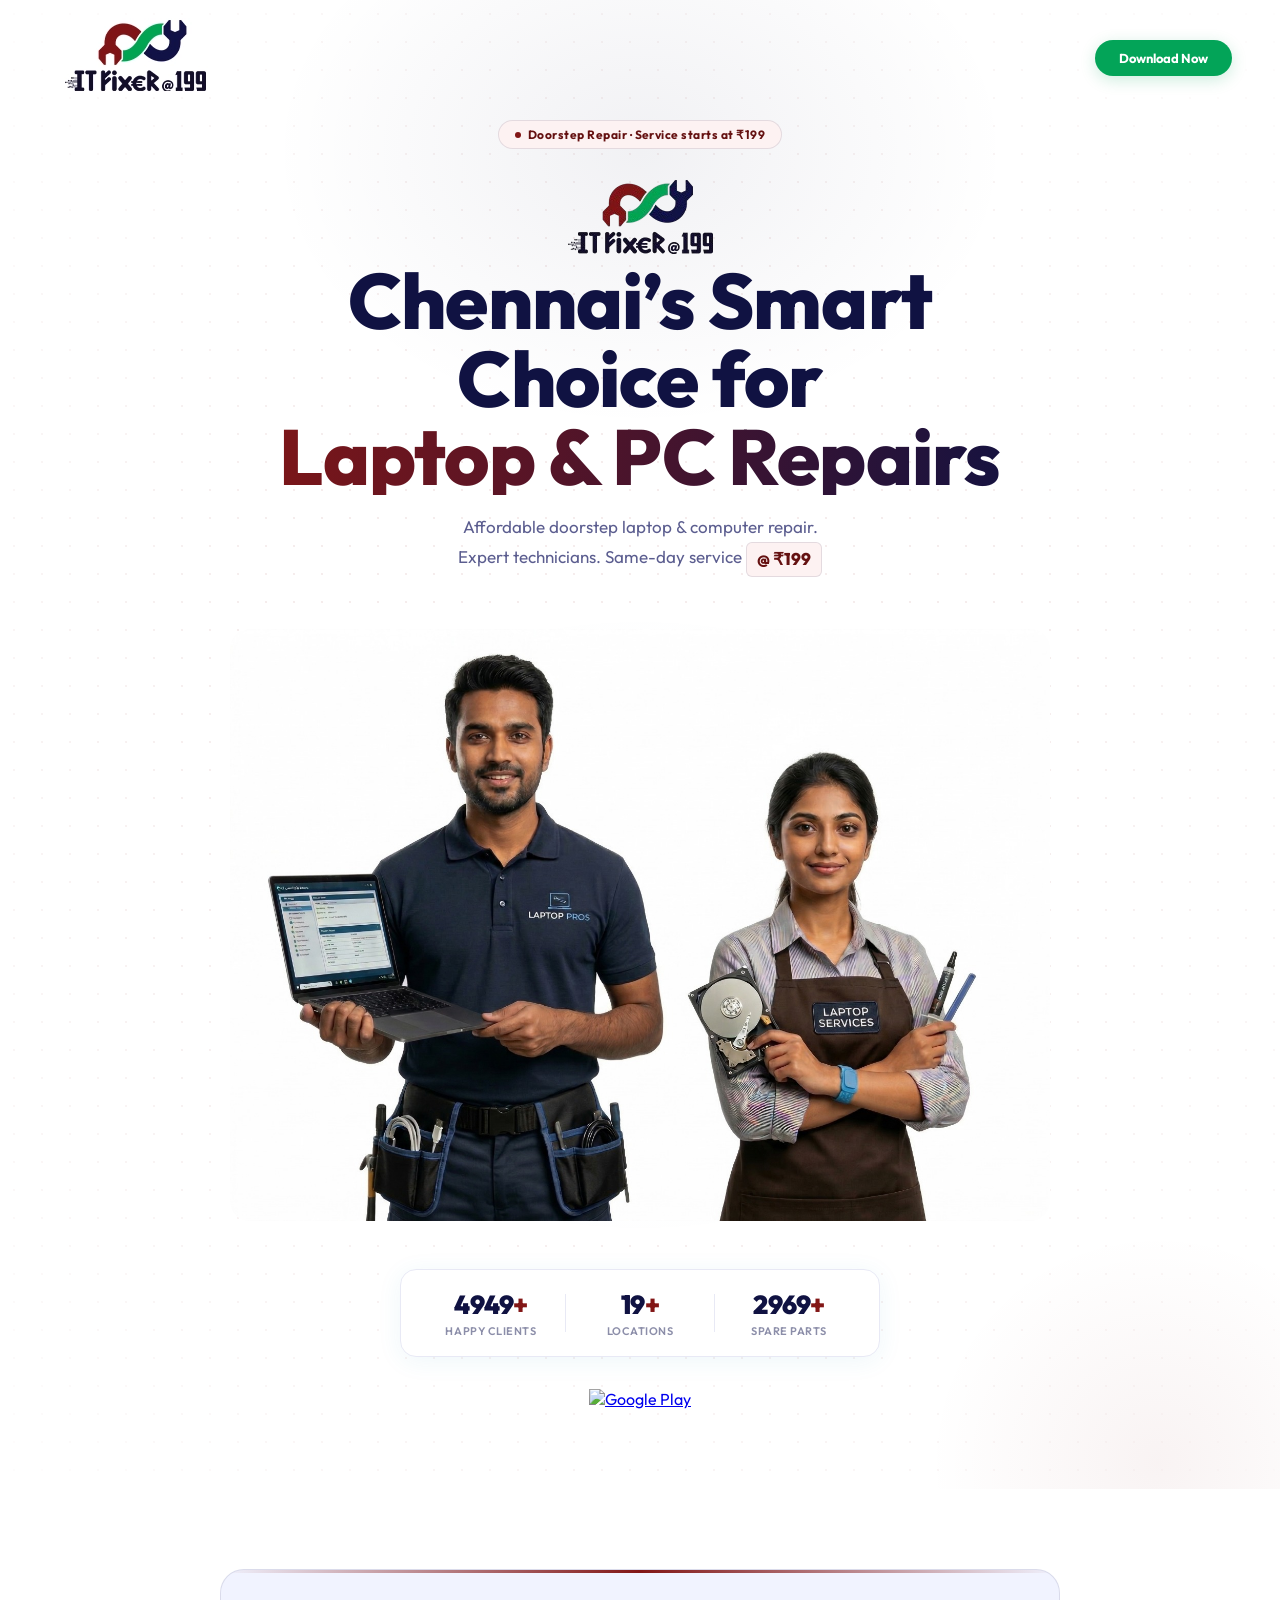
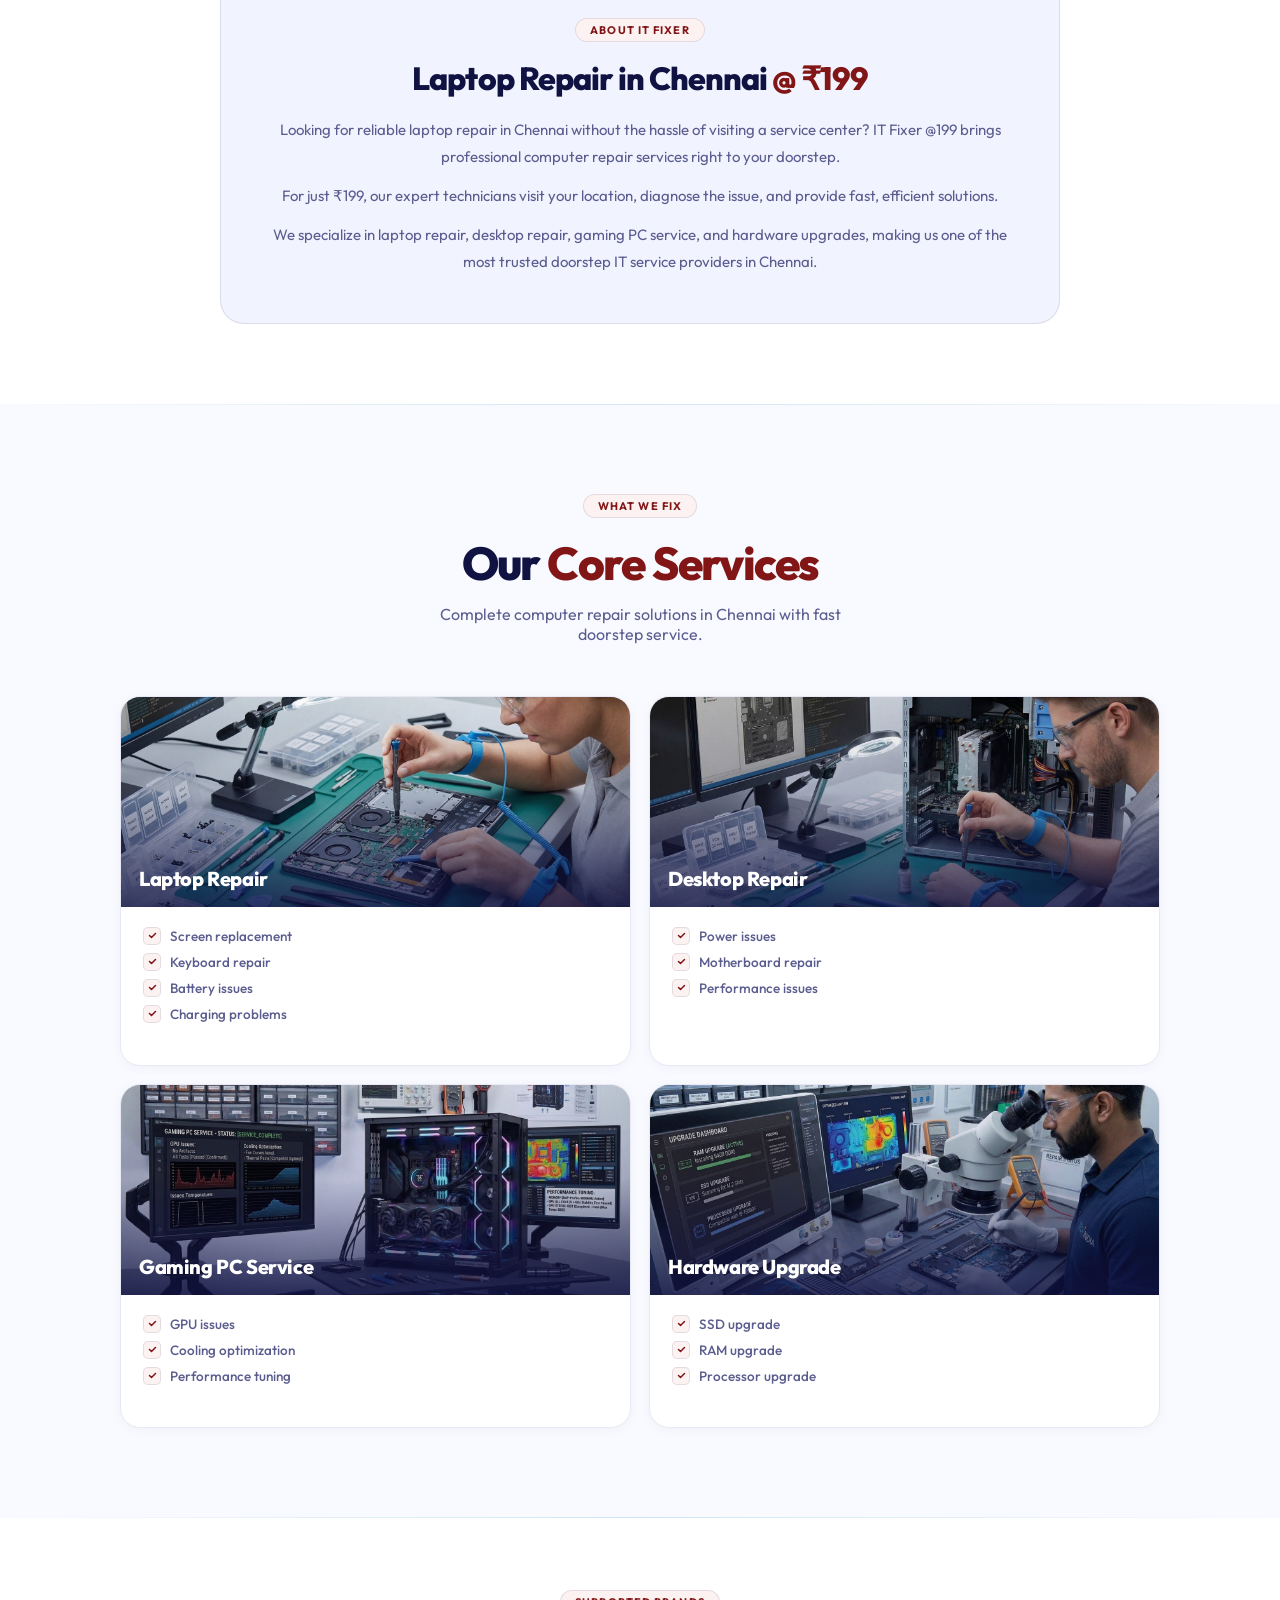
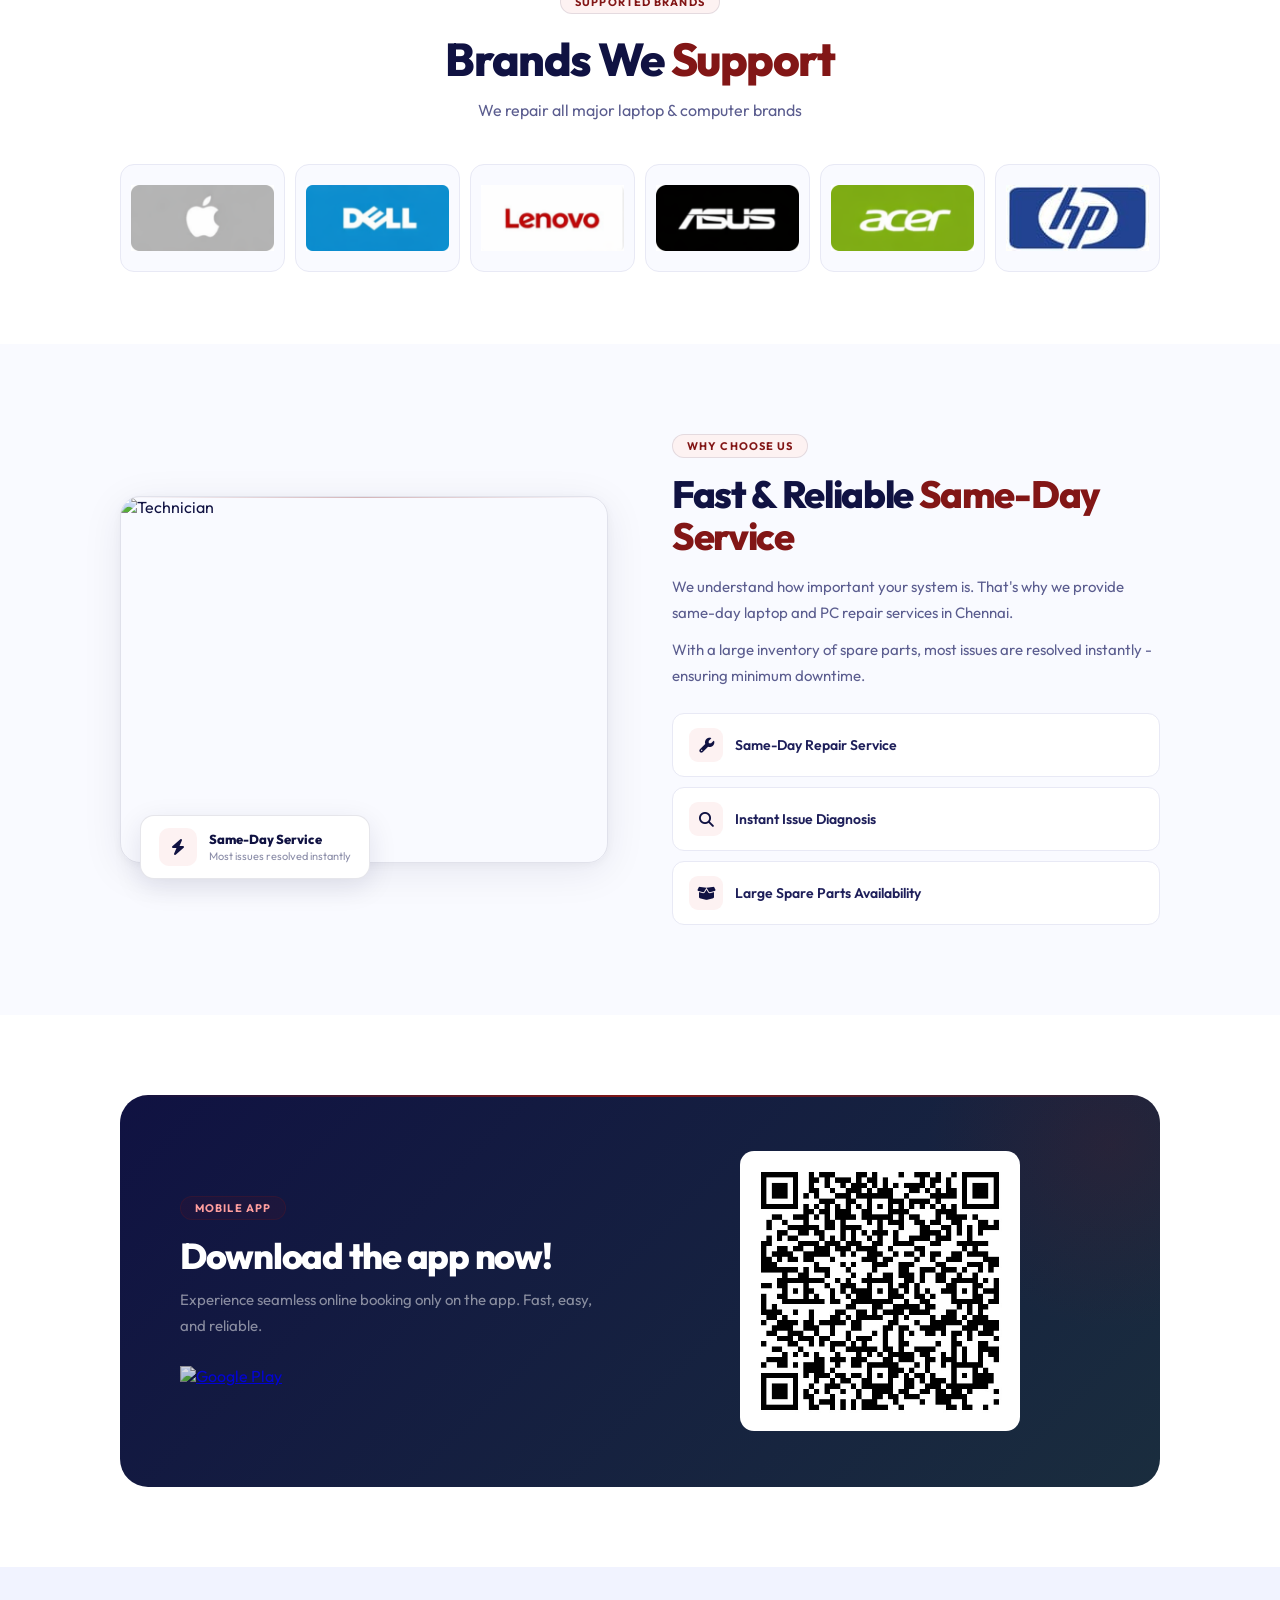
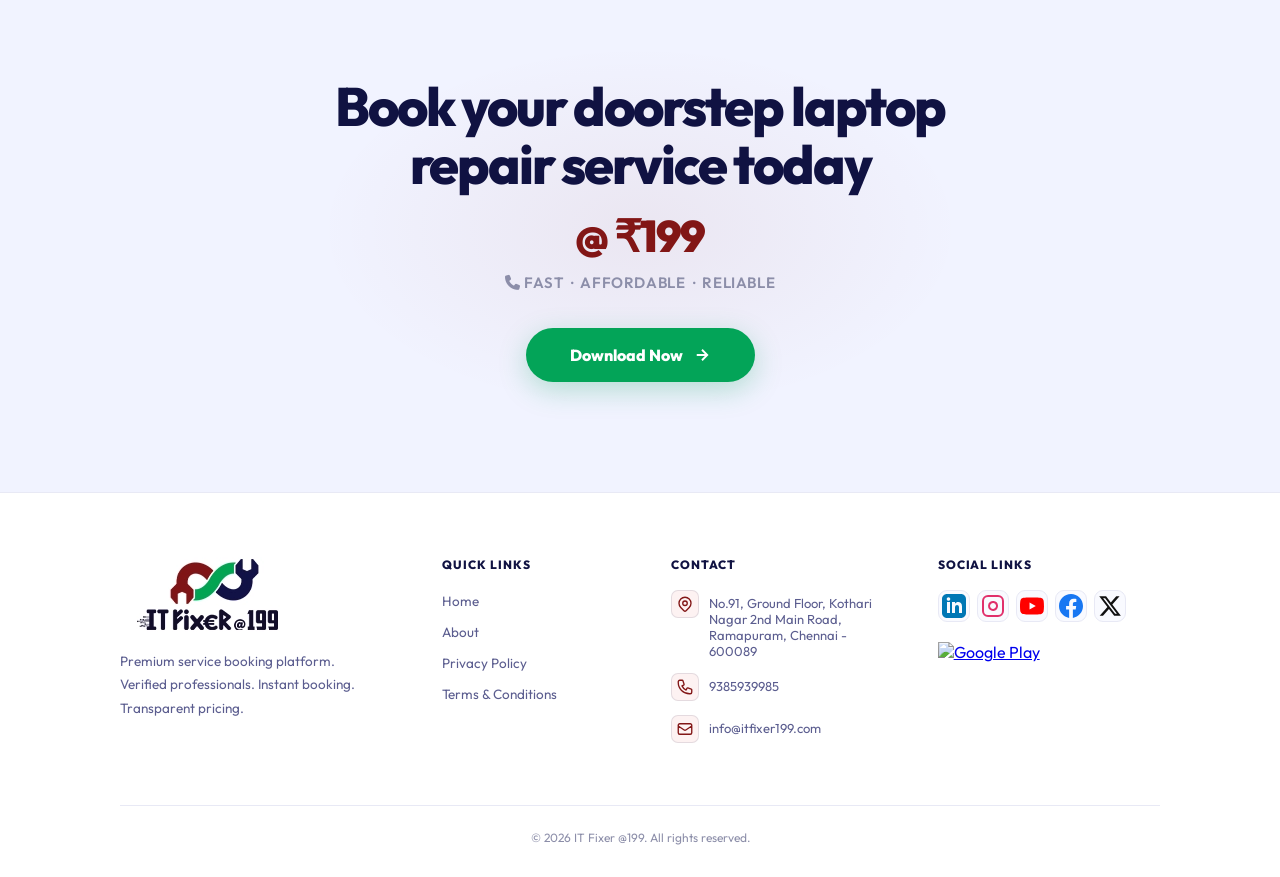
==== commit 508c5841: "content correction" ====
--- a/index.html
+++ b/index.html
@@ -4,7 +4,7 @@
 <head>
   <meta charset="UTF-8" />
   <meta name="viewport" content="width=device-width, initial-scale=1.0" />
-  <title>IT Fixer - Laptop & PC Repair in Chennai @ ₹199</title>
+  <title>IT Fixer - Chennai’s Smart Choice for Laptop & PC Repair @ ₹199</title>
   <link rel="preconnect" href="https://fonts.googleapis.com">
   <link rel="preconnect" href="https://fonts.gstatic.com" crossorigin>
   <link href="https://fonts.googleapis.com/css2?family=Outfit:wght@300;400;500;600;700;800;900&display=swap"
@@ -36,7 +36,7 @@
     <div class="hi">
       <div class="hbadge"><span class="bdot"></span>Doorstep Repair · Service starts at ₹199</div>
       <div><img src="assets/removebg-logo.png" alt="IT Fixer" class="h-14 md:h-16 w-auto object-contain "></div>
-      <h1 class="h1">Laptop & PC<span class="bl">Repair in Chennai</span></h1>
+      <h1 class="h1">Chennai’s Smart Choice for<span class="bl">Laptop & PC Repairs</span></h1>
       <p class="hsub">Affordable doorstep laptop &amp; computer repair.<br>Expert technicians. Same-day service <span
           class="ptag">@ ₹199</span></p>
 
@@ -333,7 +333,7 @@
             <li><a href="index.html">Home</a></li>
             <li><a href="about.html">About</a></li>
             <li><a href="privacy-policy.html">Privacy Policy</a></li>
-            <li><a href="terms-and-conditions.html">Terms &amp; Conditions</a></li>
+            <li><a href="terms-conditions.html">Terms &amp; Conditions</a></li>
           </ul>
         </div>
         <div class="fc">
@@ -344,21 +344,23 @@
                   d="M17.657 16.657L13.414 20.9a2 2 0 01-2.827 0l-4.244-4.243a8 8 0 1111.314 0z" />
                 <path stroke-linecap="round" stroke-linejoin="round" stroke-width="1.8"
                   d="M15 11a3 3 0 11-6 0 3 3 0 016 0z" />
-              </svg></div><span class="fcit">No.91, Ground Floor, Kothari Nagar
+              </svg></div><a
+              href="https://maps.google.com/?q=No.91,+Ground+Floor,+Kothari+Nagar+2nd+Main+Road,+Ramapuram,+Chennai+-+600089"
+              target="_blank" class="fcit">No.91, Ground Floor, Kothari Nagar
               2nd Main Road, Ramapuram,
-              Chennai - 600089</span>
+              Chennai - 600089</a>
           </div>
           <div class="fci">
             <div class="fcii"><svg fill="none" stroke="currentColor" viewBox="0 0 24 24">
                 <path stroke-linecap="round" stroke-linejoin="round" stroke-width="1.8"
                   d="M3 5a2 2 0 012-2h3.28a1 1 0 01.948.684l1.498 4.493a1 1 0 01-.502 1.21l-2.257 1.13a11.042 11.042 0 005.516 5.516l1.13-2.257a1 1 0 011.21-.502l4.493 1.498a1 1 0 01.684.949V19a2 2 0 01-2 2h-1C9.716 21 3 14.284 3 6V5z" />
-              </svg></div><span class="fcit">9385939985</span>
+              </svg></div><a href="tel:+919385939985" class="fcit">9385939985</a>
           </div>
           <div class="fci">
             <div class="fcii"><svg fill="none" stroke="currentColor" viewBox="0 0 24 24">
                 <path stroke-linecap="round" stroke-linejoin="round" stroke-width="1.8"
                   d="M3 8l7.89 5.26a2 2 0 002.22 0L21 8M5 19h14a2 2 0 002-2V7a2 2 0 00-2-2H5a2 2 0 00-2 2v10a2 2 0 002 2z" />
-              </svg></div><span class="fcit">info@itfixer199.com</span>
+              </svg></div><a href="mailto:info@itfixer199.com" class="fcit">info@itfixer199.com</a>
           </div>
         </div>
         <div class="fc">
--- a/index.css
+++ b/index.css
@@ -1266,6 +1266,15 @@
     padding-top: 5px
 }
 
+a.fcit {
+    text-decoration: none;
+    transition: color .2s var(--ease);
+}
+
+a.fcit:hover {
+    color: var(--blue) !important;
+}
+
 .fsoc {
     display: flex;
     gap: 7px;
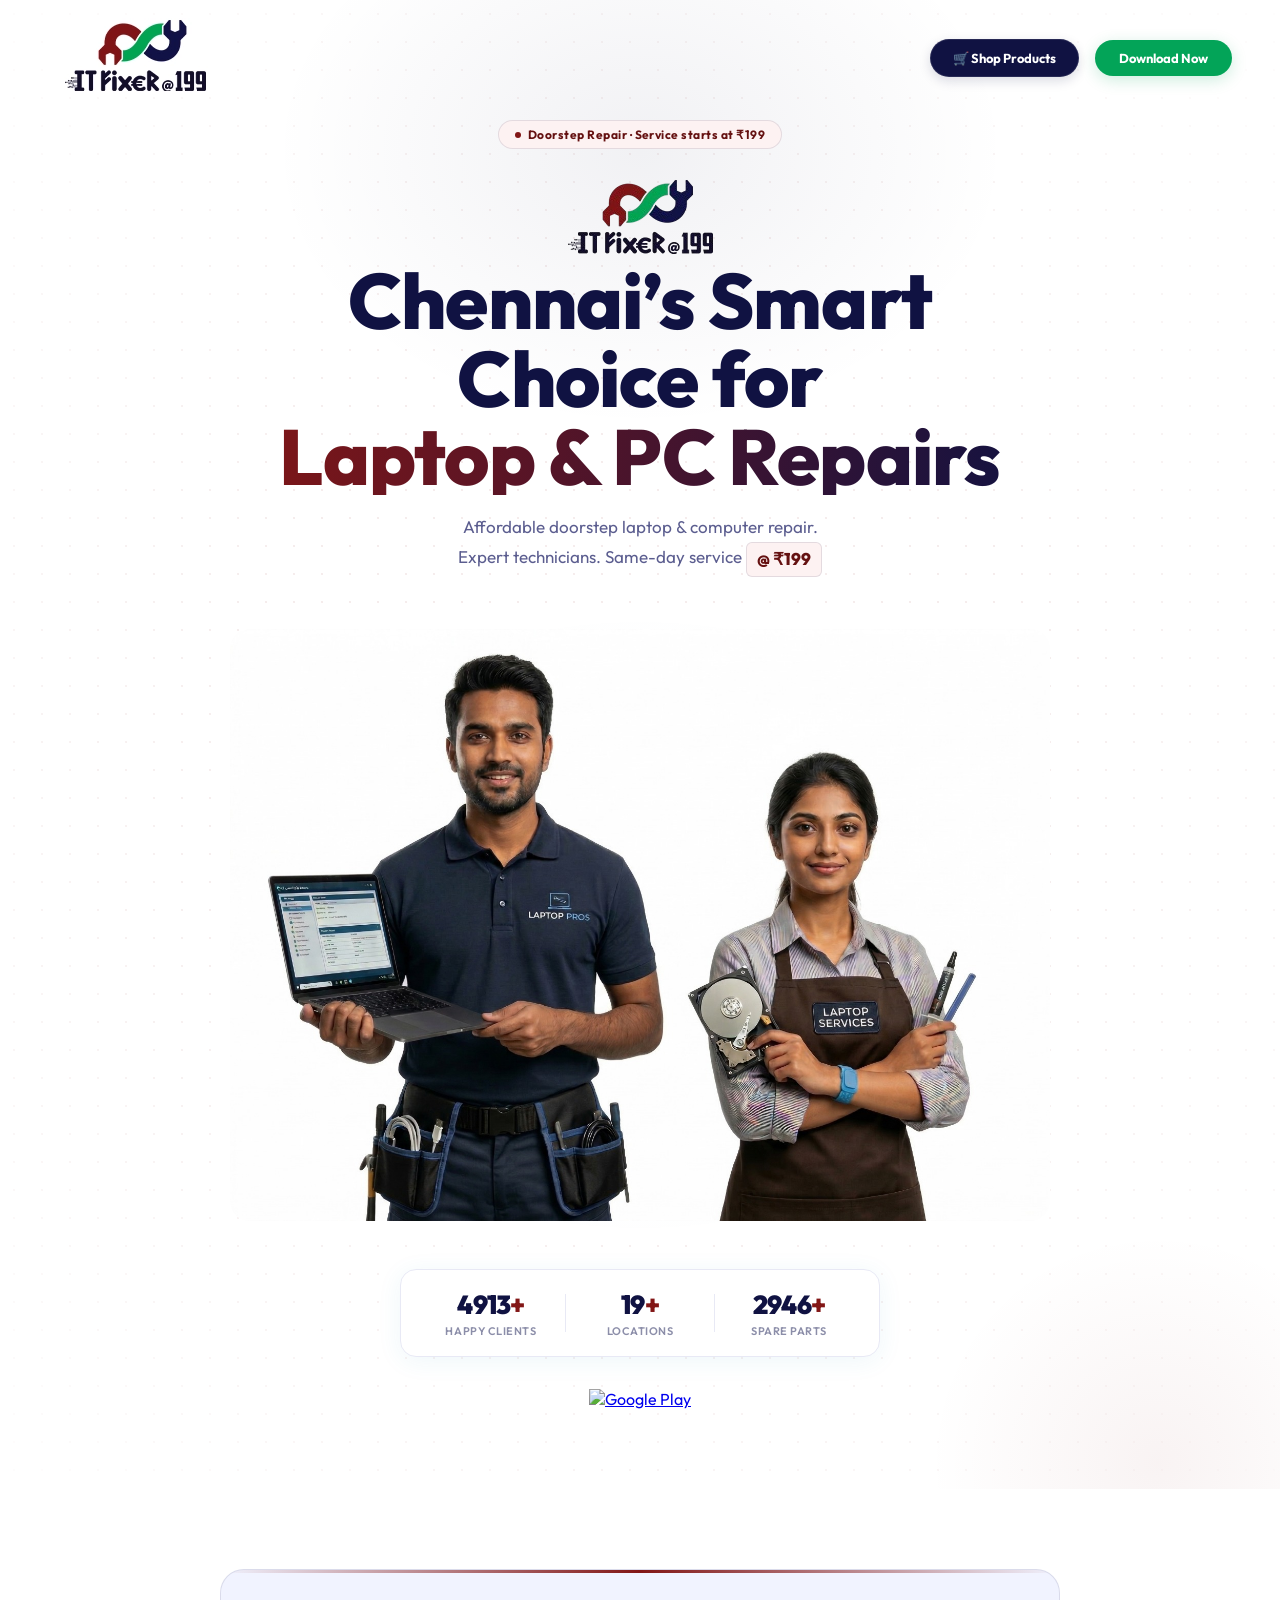
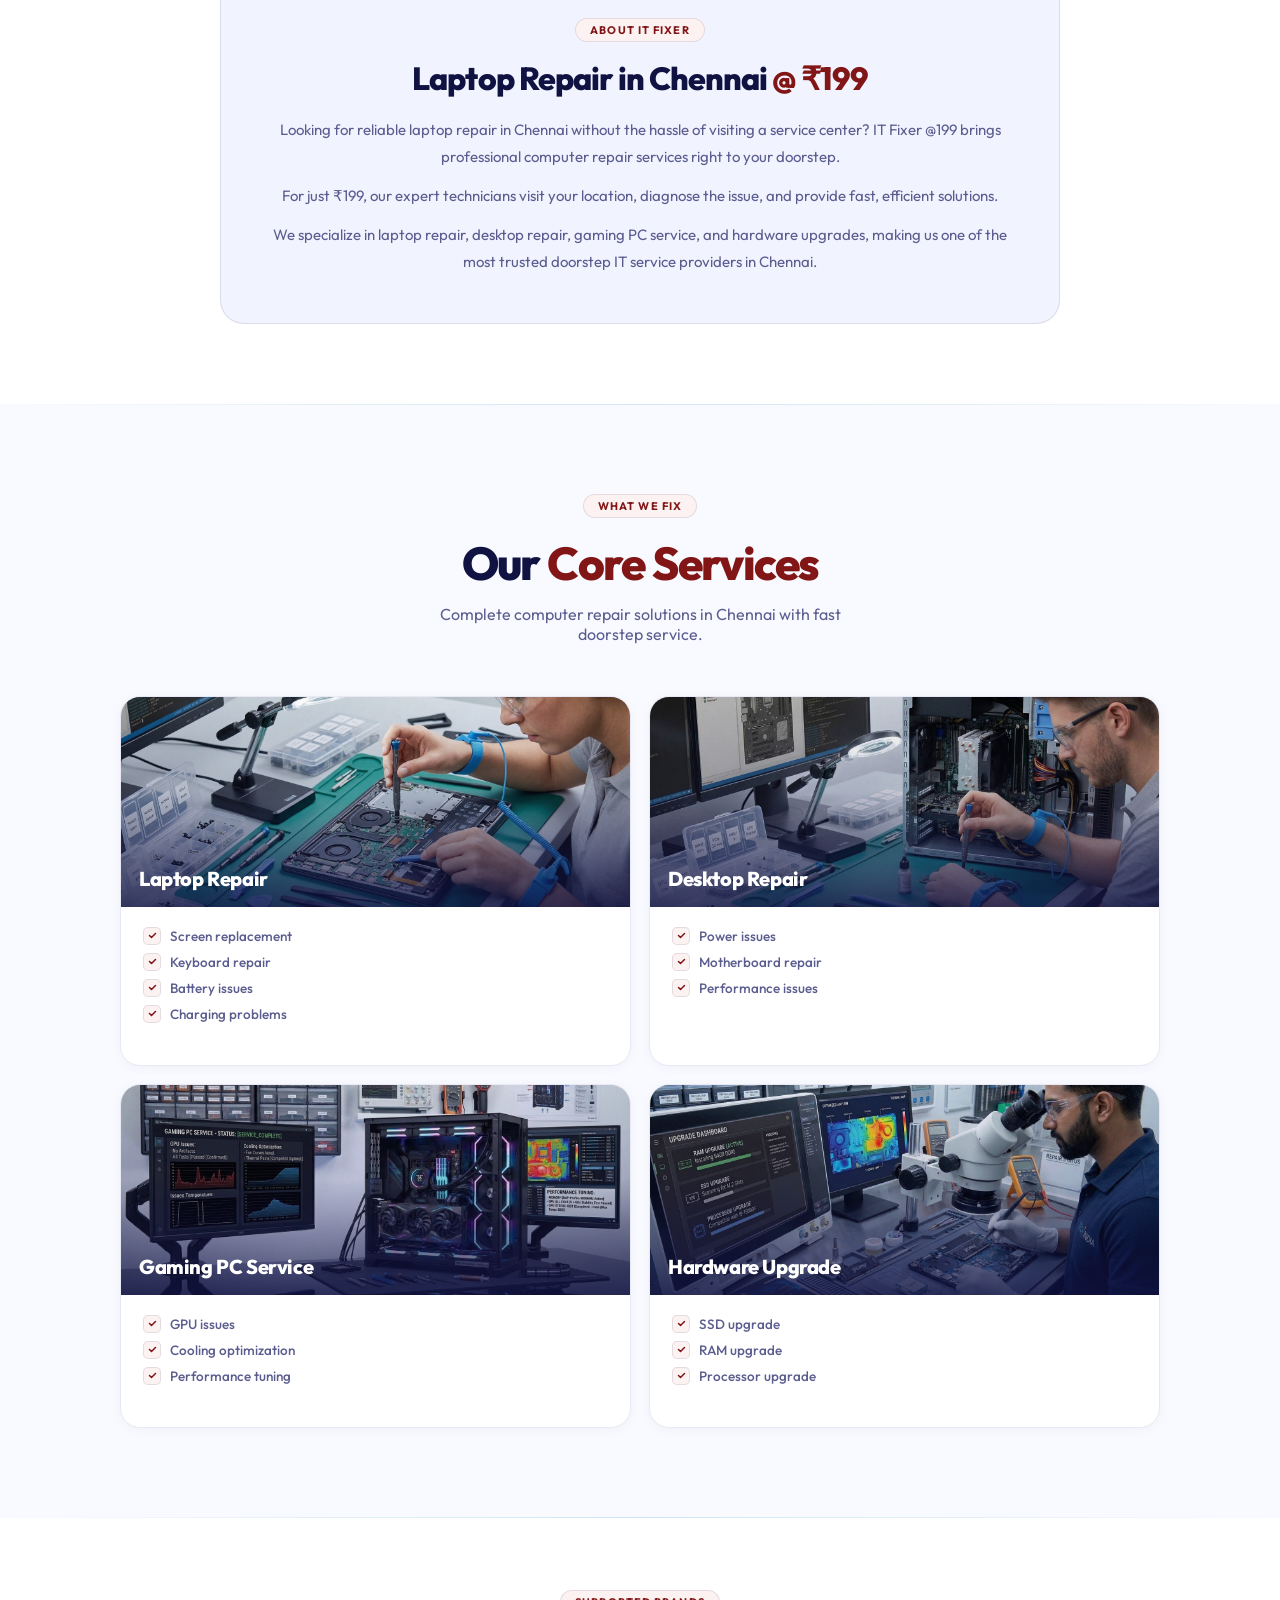
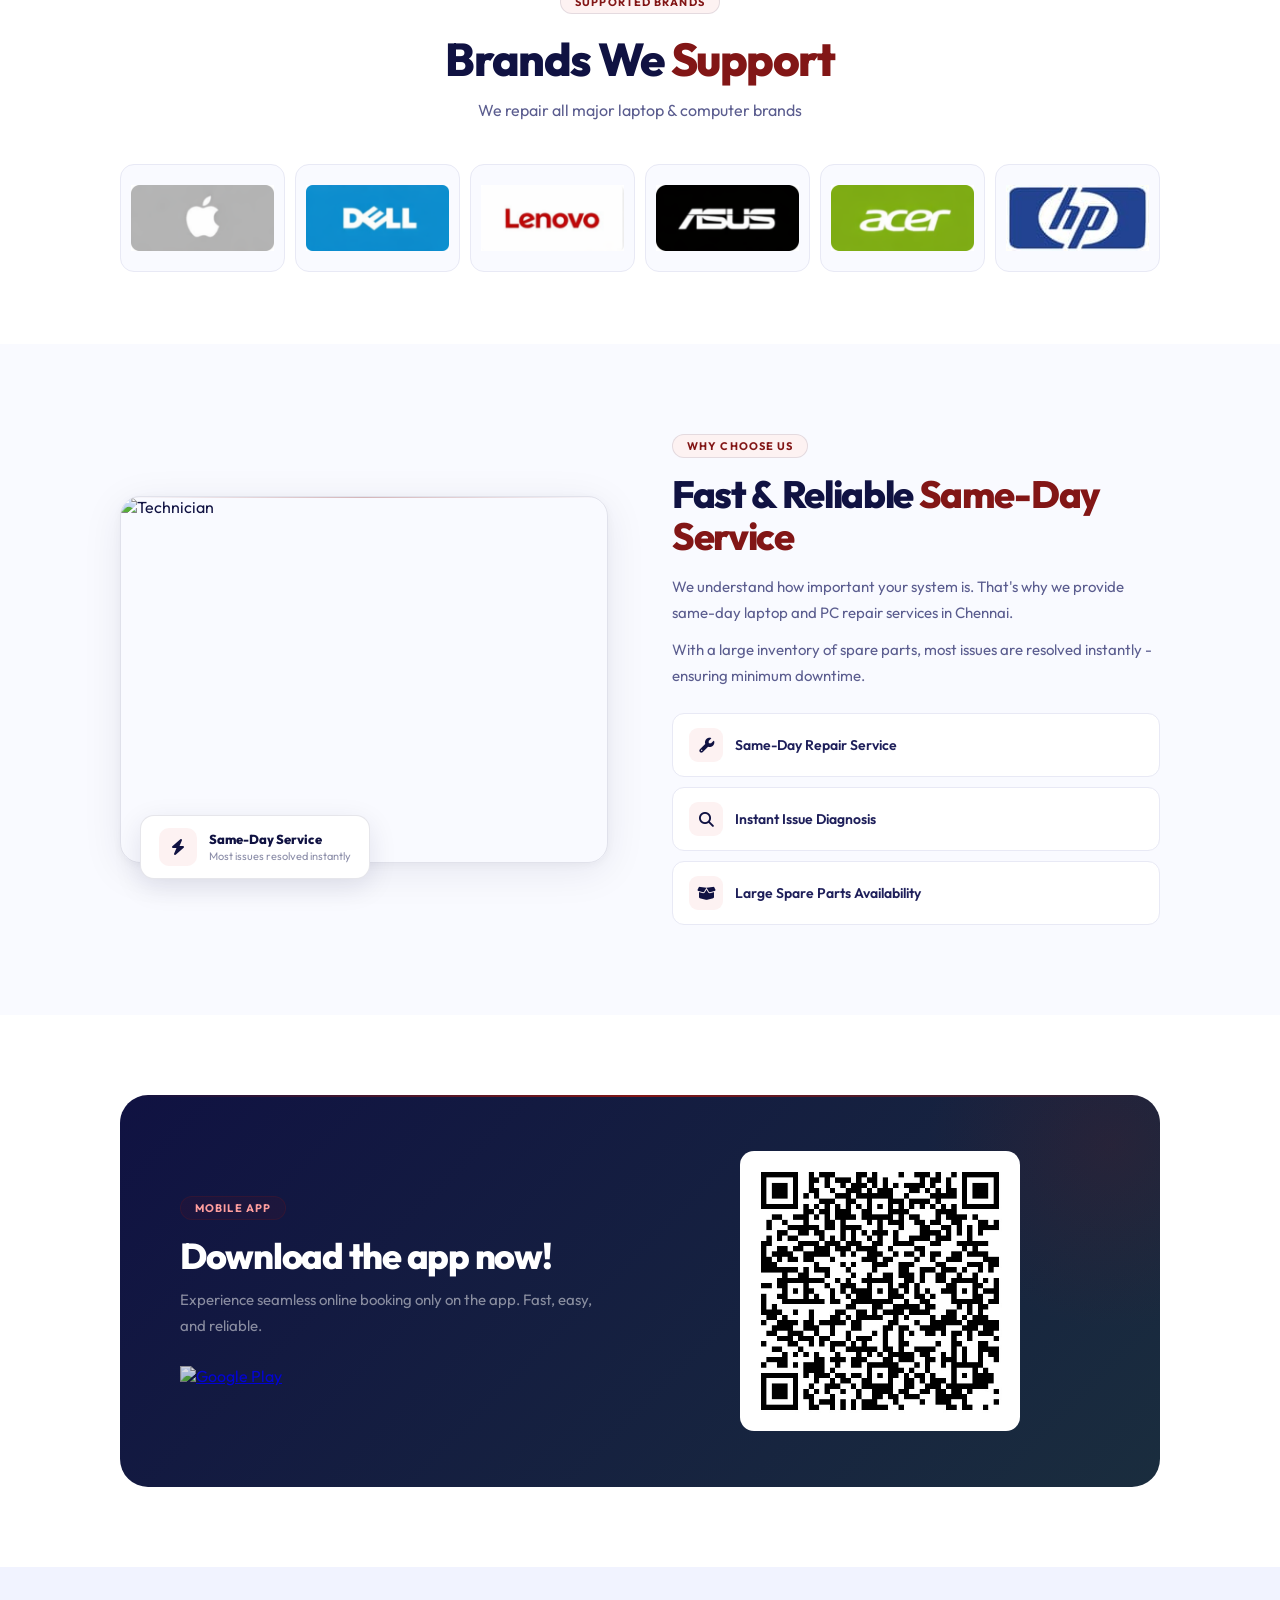
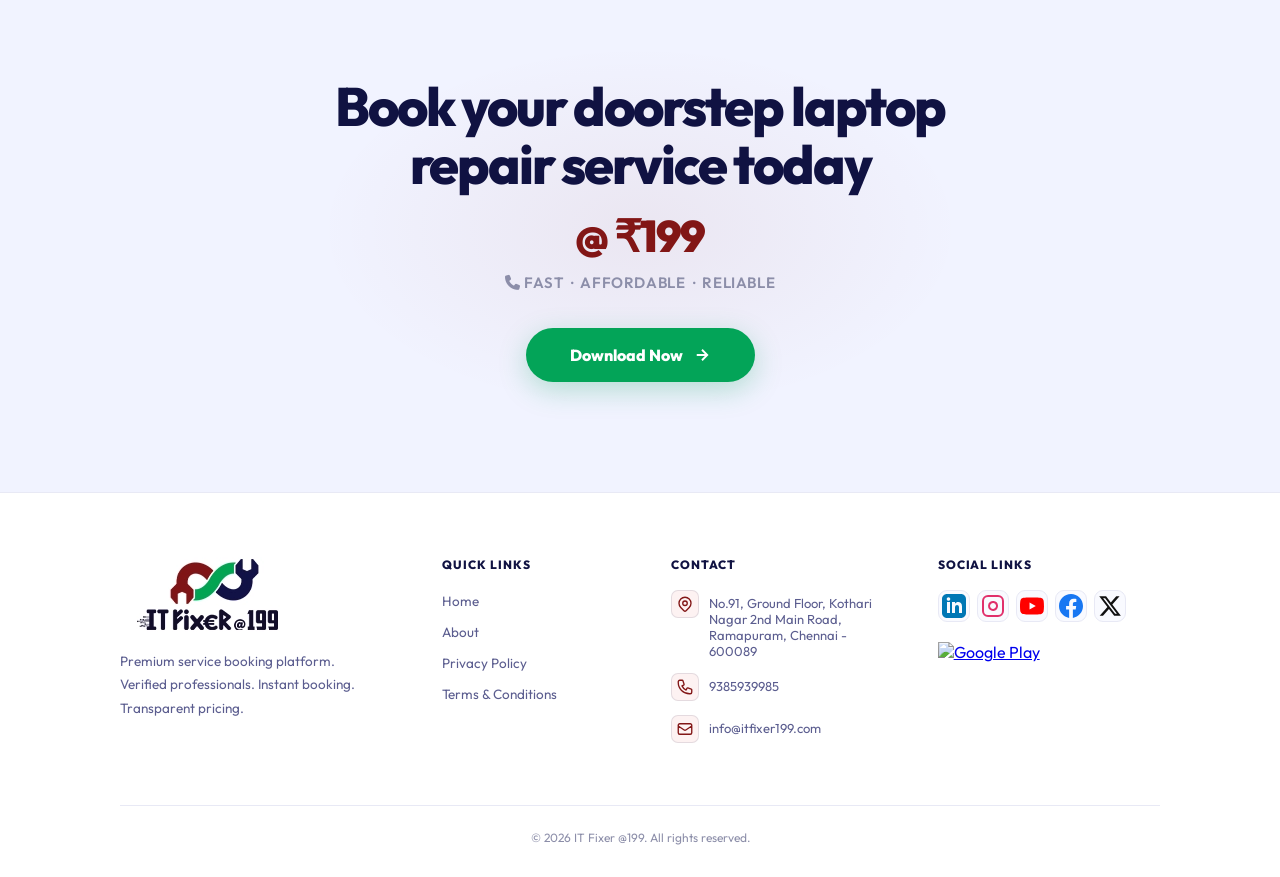
==== commit 733b3c7f: "shop now btn added" ====
--- a/index.html
+++ b/index.html
@@ -22,6 +22,7 @@
     </a>
     <div class="nr">
       <!-- <a href="tel:+911234567890" class="ncall">Call Now</a> -->
+      <a href="https://www.itfixer.in/" target="_blank" class="nshop">🛒 Shop Products</a>
       <a href="https://play.google.com/store/apps/details?id=in.itfixer199.app" target="_blank"
         rel="noopener noreferrer" class="nbtn">
         Download Now
--- a/index.css
+++ b/index.css
@@ -100,6 +100,34 @@
 
 .ncall:hover {
     color: var(--blue)
+}
+
+.nshop {
+    display: inline-flex;
+    align-items: center;
+    justify-content: center;
+    gap: 8px;
+    background: var(--navy);
+    color: #fff;
+    border: 1px solid rgba(255, 255, 255, 0.1);
+    border-radius: 50px;
+    padding: 10px 22px;
+    font-family: var(--f);
+    font-size: 13px;
+    font-weight: 700;
+    cursor: pointer;
+    transition: all .25s var(--ease);
+    box-shadow: 0 4px 12px rgba(16, 18, 66, 0.15);
+    text-decoration: none;
+    margin-right: 4px;
+}
+
+.nshop:hover {
+    background: var(--red);
+    color: #fff;
+    transform: translateY(-2px);
+    box-shadow: 0 6px 20px rgba(130, 22, 22, 0.25);
+    border-color: rgba(255, 255, 255, 0.2);
 }
 
 .nbtn {
